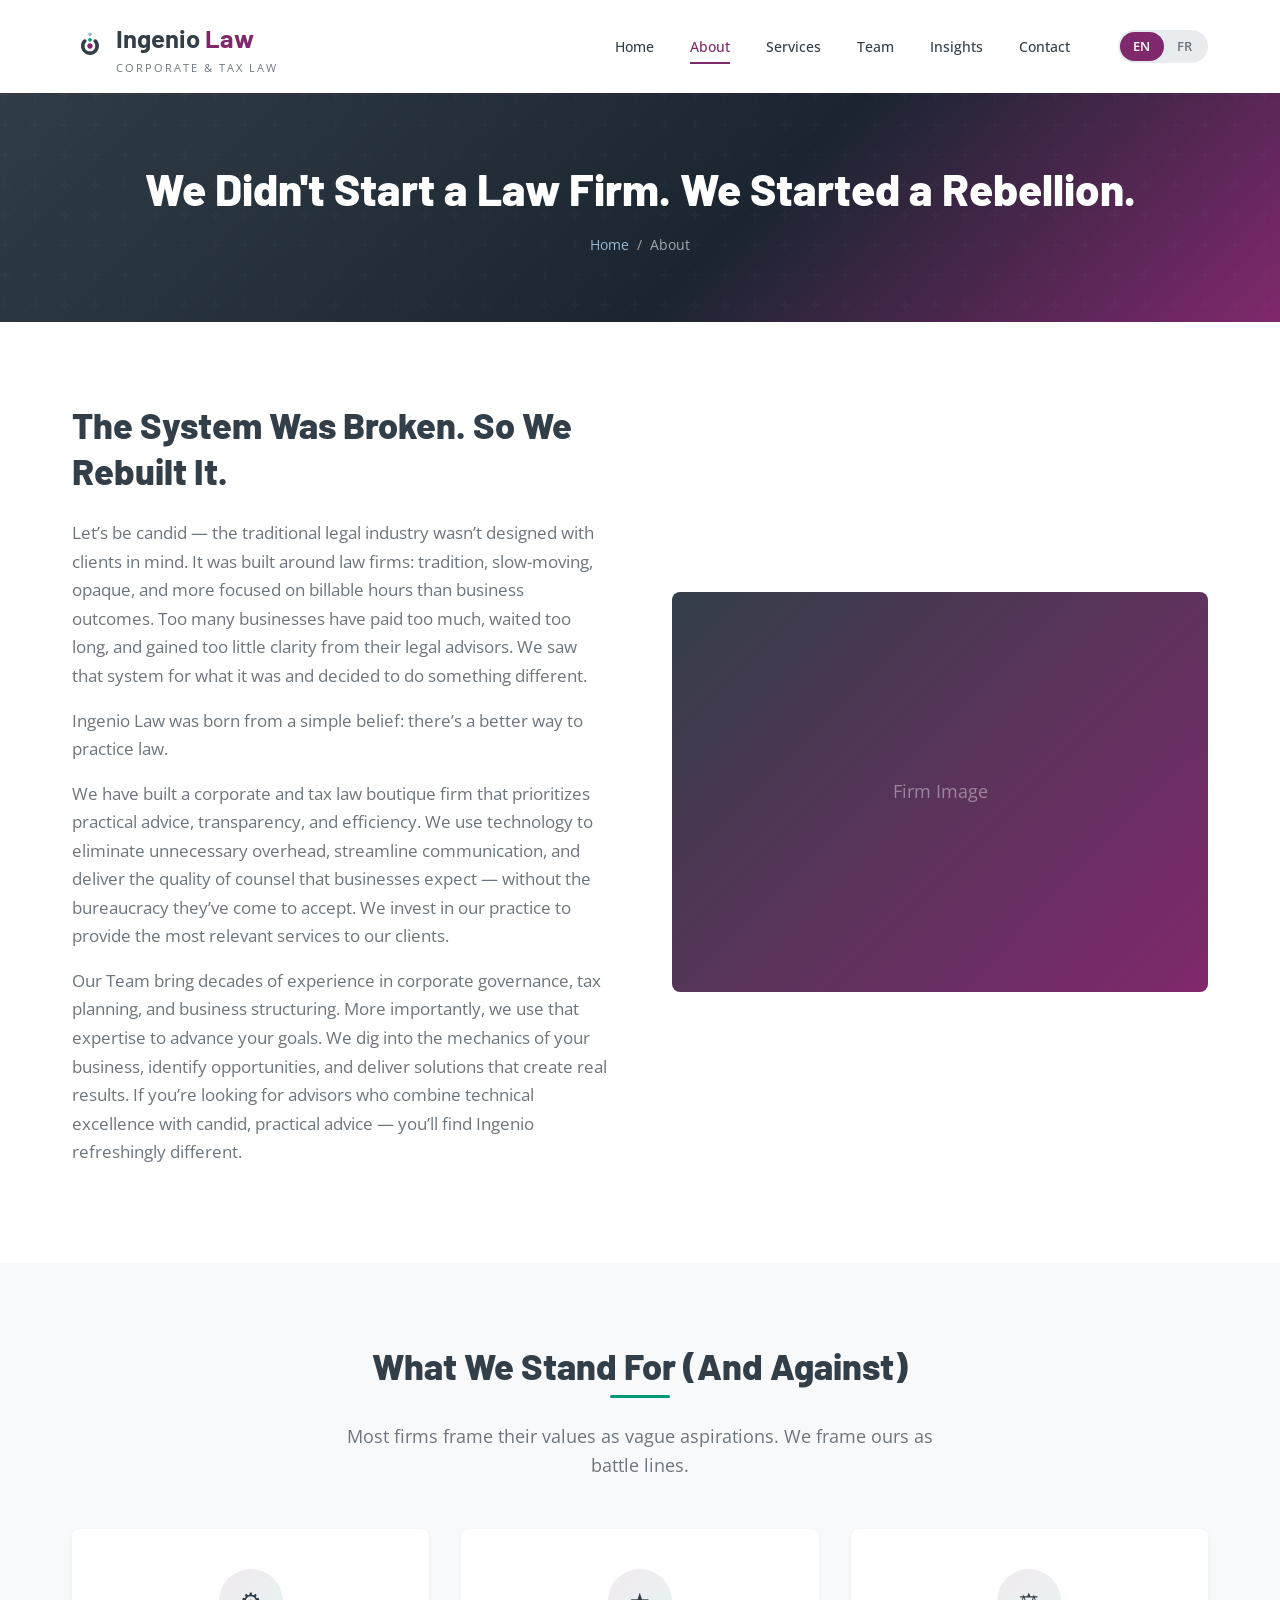
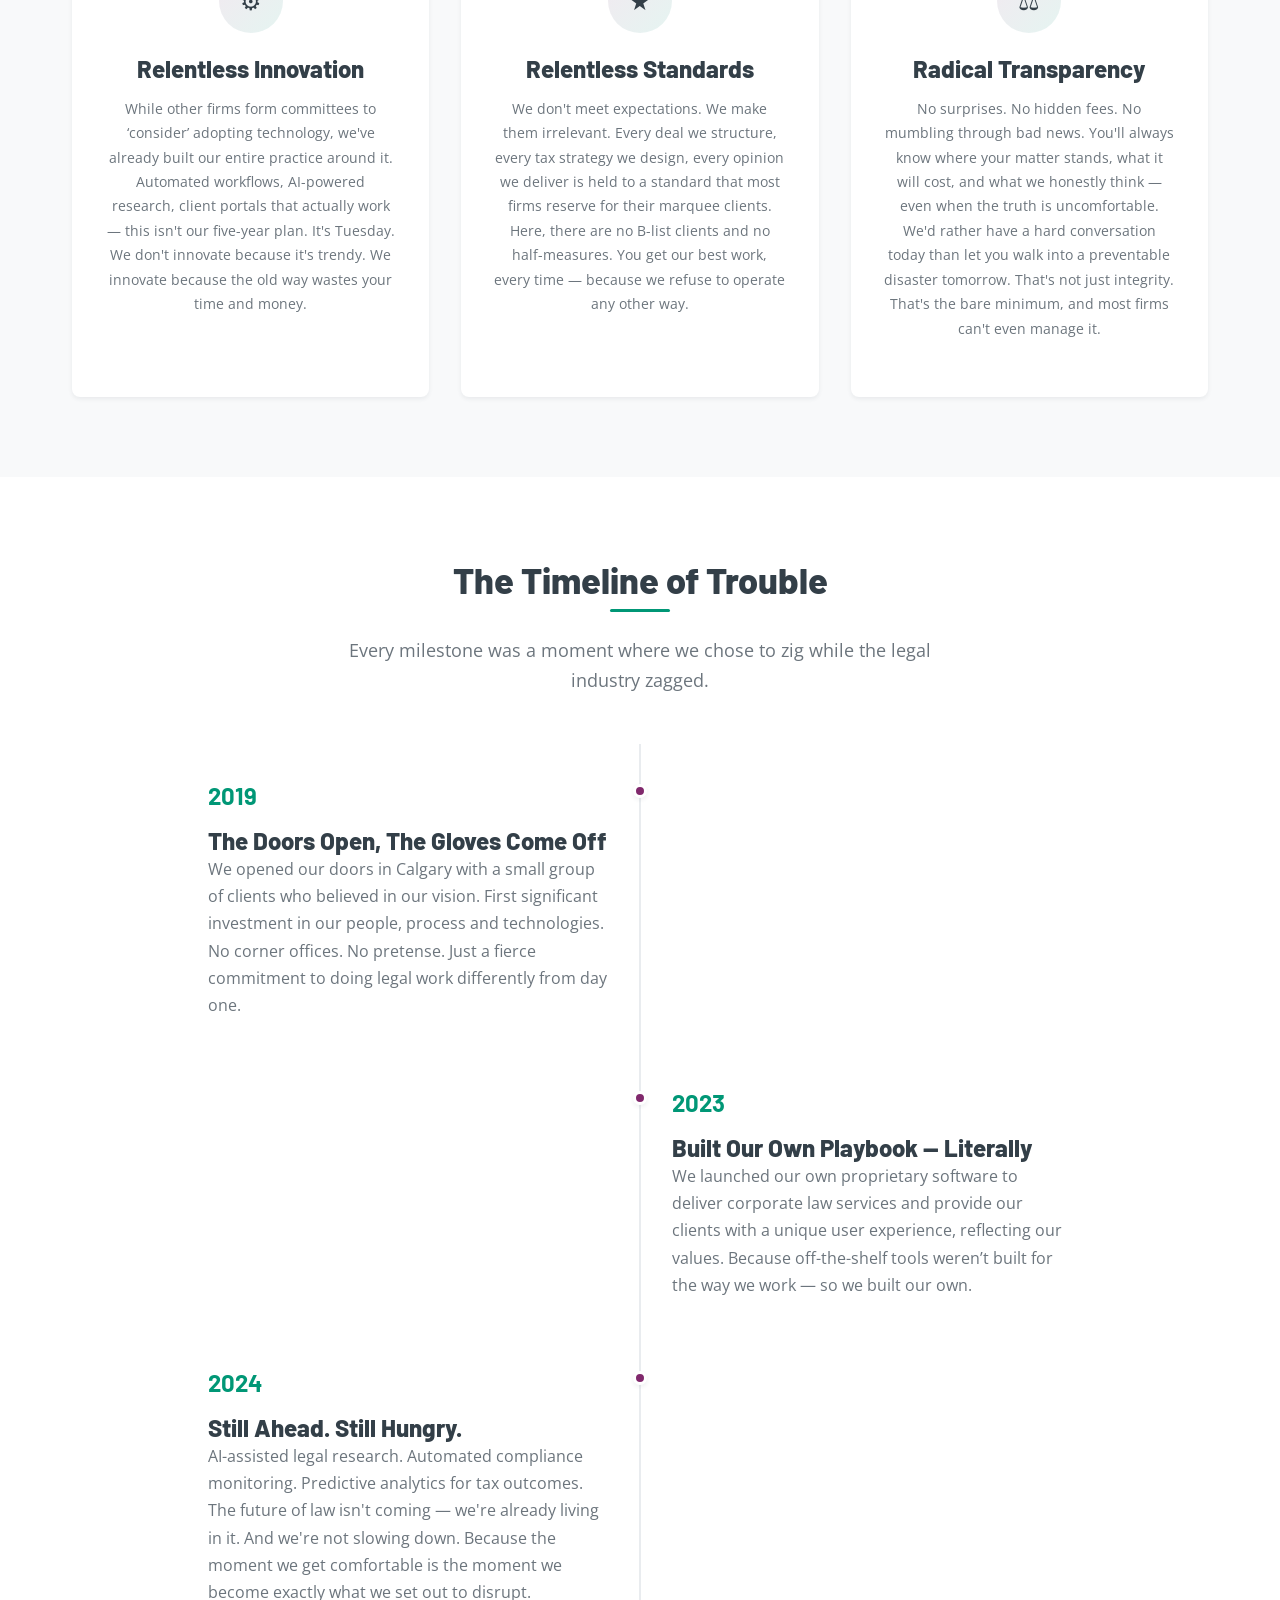
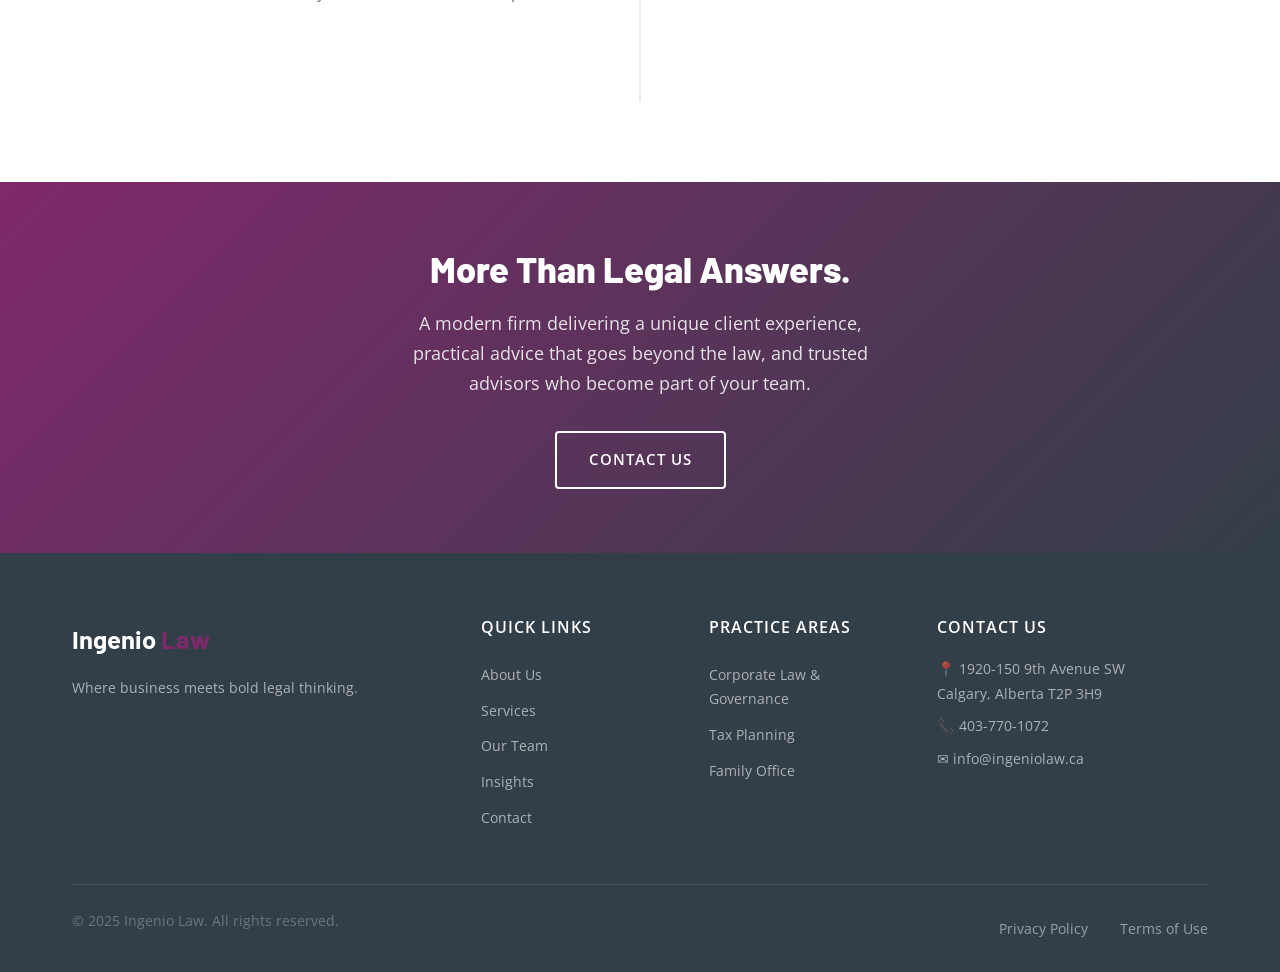
==== about.html @ 1b917513 "Initial commit - Ingenio Law website" ====
<!DOCTYPE html>
<html lang="en">
<head>
  <meta charset="UTF-8">
  <meta name="viewport" content="width=device-width, initial-scale=1.0">
  <meta name="description" content="About Ingenio Law - A corporate and tax boutique law firm challenging the traditional model with innovation, technology, and a client-centric approach.">
  <title>About Us | Ingenio Law - Corporate & Tax Boutique Law Firm</title>
  <link rel="preconnect" href="https://fonts.googleapis.com">
  <link rel="preconnect" href="https://fonts.gstatic.com" crossorigin>
  <link href="https://fonts.googleapis.com/css2?family=Barlow:wght@400;600;700;800&family=Noto+Serif:ital,wght@0,400;0,700;1,400&family=Open+Sans:wght@400;500;600;700&display=swap" rel="stylesheet">
  <link rel="stylesheet" href="css/styles.css">
</head>
<body>

  <!-- Header -->
  <header class="header" id="header">
    <div class="header-inner">
      <a href="index.html" class="logo">
        <img src="assets/images/Ingenio-Icon-RGB.svg" alt="Ingenio Law" class="logo-icon" width="36" height="36">
        <div>
          <span class="logo-text">Ingenio <span>Law</span></span>
          <span class="logo-tagline" data-en="Corporate & Tax Law" data-fr="Droit corporatif et fiscal">Corporate & Tax Law</span>
        </div>
      </a>

      <nav class="nav" id="nav">
        <ul class="nav-links">
          <li><a href="index.html" data-en="Home" data-fr="Accueil">Home</a></li>
          <li><a href="about.html" class="active" data-en="About" data-fr="&Agrave; propos">About</a></li>
          <li><a href="services.html" data-en="Services" data-fr="Services">Services</a></li>
          <li><a href="team.html" data-en="Team" data-fr="&Eacute;quipe">Team</a></li>
          <li><a href="blog.html" data-en="Insights" data-fr="Publications">Insights</a></li>
          <li><a href="contact.html" data-en="Contact" data-fr="Contact">Contact</a></li>
        </ul>
        <div class="lang-toggle">
          <button class="active" data-lang="en">EN</button>
          <button data-lang="fr">FR</button>
        </div>
      </nav>

      <button class="mobile-menu-btn" id="mobileMenuBtn" aria-label="Toggle menu">
        <span></span>
        <span></span>
        <span></span>
      </button>
    </div>
  </header>

  <div class="nav-overlay" id="navOverlay"></div>

  <!-- Page Banner -->
  <section class="page-banner">
    <div class="container">
      <h1 data-en="We Didn't Start a Law Firm. We Started a Rebellion." data-fr="On n'a pas fond&eacute; un cabinet. On a lanc&eacute; une r&eacute;bellion.">We Didn't Start a Law Firm. We Started a Rebellion.</h1>
      <div class="breadcrumb">
        <a href="index.html" data-en="Home" data-fr="Accueil">Home</a> &nbsp;/&nbsp;
        <span data-en="About" data-fr="&Agrave; propos">About</span>
      </div>
    </div>
  </section>

  <!-- About / Firm Story Section -->
  <section class="section">
    <div class="container">
      <div class="intro-grid">
        <div class="intro-content fade-in">
          <h2 data-en="The System Was Broken. So We Rebuilt It." data-fr="Le syst&egrave;me &eacute;tait bris&eacute;. Alors on l&rsquo;a reconstruit.">The System Was Broken. So We Rebuilt It.</h2>
          <p data-en="Let&rsquo;s be candid &mdash; the traditional legal industry wasn&rsquo;t designed with clients in mind. It was built around law firms: tradition, slow-moving, opaque, and more focused on billable hours than business outcomes. Too many businesses have paid too much, waited too long, and gained too little clarity from their legal advisors. We saw that system for what it was and decided to do something different." data-fr="Soyons francs &mdash; l&rsquo;industrie juridique traditionnelle n&rsquo;a pas &eacute;t&eacute; con&ccedil;ue en pensant aux clients. Elle a &eacute;t&eacute; construite autour des cabinets d&rsquo;avocats : tradition, lenteur, opacit&eacute;, et une priorit&eacute; donn&eacute;e aux heures facturables plut&ocirc;t qu&rsquo;aux r&eacute;sultats d&rsquo;affaires. Trop d&rsquo;entreprises ont pay&eacute; trop cher, attendu trop longtemps et obtenu trop peu de clart&eacute; de la part de leurs conseillers juridiques. Nous avons vu ce syst&egrave;me pour ce qu&rsquo;il &eacute;tait et avons d&eacute;cid&eacute; de faire les choses diff&eacute;remment.">Let&rsquo;s be candid &mdash; the traditional legal industry wasn&rsquo;t designed with clients in mind. It was built around law firms: tradition, slow-moving, opaque, and more focused on billable hours than business outcomes. Too many businesses have paid too much, waited too long, and gained too little clarity from their legal advisors. We saw that system for what it was and decided to do something different.</p>
          <p data-en="Ingenio Law was born from a simple belief: there&rsquo;s a better way to practice law." data-fr="Ingenio Law est n&eacute; d&rsquo;une conviction simple : il existe une meilleure fa&ccedil;on de pratiquer le droit.">Ingenio Law was born from a simple belief: there&rsquo;s a better way to practice law.</p>
          <p data-en="We have built a corporate and tax law boutique firm that prioritizes practical advice, transparency, and efficiency. We use technology to eliminate unnecessary overhead, streamline communication, and deliver the quality of counsel that businesses expect &mdash; without the bureaucracy they&rsquo;ve come to accept. We invest in our practice to provide the most relevant services to our clients." data-fr="Nous avons b&acirc;ti un cabinet boutique en droit corporatif et fiscal qui privil&eacute;gie les conseils pratiques, la transparence et l&rsquo;efficacit&eacute;. Nous utilisons la technologie pour &eacute;liminer les frais g&eacute;n&eacute;raux inutiles, simplifier les communications et offrir la qualit&eacute; de conseil que les entreprises attendent &mdash; sans la bureaucratie qu&rsquo;elles ont fini par accepter. Nous investissons dans notre pratique pour offrir les services les plus pertinents &agrave; nos clients.">We have built a corporate and tax law boutique firm that prioritizes practical advice, transparency, and efficiency. We use technology to eliminate unnecessary overhead, streamline communication, and deliver the quality of counsel that businesses expect &mdash; without the bureaucracy they&rsquo;ve come to accept. We invest in our practice to provide the most relevant services to our clients.</p>
          <p data-en="Our Team bring decades of experience in corporate governance, tax planning, and business structuring. More importantly, we use that expertise to advance your goals. We dig into the mechanics of your business, identify opportunities, and deliver solutions that create real results. If you&rsquo;re looking for advisors who combine technical excellence with candid, practical advice &mdash; you&rsquo;ll find Ingenio refreshingly different." data-fr="Notre &eacute;quipe cumule des d&eacute;cennies d&rsquo;exp&eacute;rience en gouvernance d&rsquo;entreprise, planification fiscale et structuration commerciale. Plus important encore, nous utilisons cette expertise pour faire avancer vos objectifs. Nous examinons les rouages de votre entreprise, identifions les occasions et livrons des solutions qui cr&eacute;ent des r&eacute;sultats concrets. Si vous cherchez des conseillers qui allient excellence technique et conseils francs et pratiques &mdash; vous trouverez Ingenio rafra&icirc;chissant.">Our Team bring decades of experience in corporate governance, tax planning, and business structuring. More importantly, we use that expertise to advance your goals. We dig into the mechanics of your business, identify opportunities, and deliver solutions that create real results. If you&rsquo;re looking for advisors who combine technical excellence with candid, practical advice &mdash; you&rsquo;ll find Ingenio refreshingly different.</p>
        </div>
        <div class="fade-in">
          <div style="width: 100%; height: 400px; background: linear-gradient(135deg, var(--color-dark), var(--color-purple)); border-radius: var(--radius-md); display: flex; align-items: center; justify-content: center; color: rgba(255,255,255,0.4); font-size: 1.1rem; font-family: var(--font-body);">
            <span data-en="Firm Image" data-fr="Image du cabinet">Firm Image</span>
          </div>
        </div>
      </div>
    </div>
  </section>

  <!-- Our Values Section -->
  <section class="section" style="background: var(--color-off-white);">
    <div class="container">
      <div class="section-header fade-in">
        <h2 data-en="What We Stand For (And Against)" data-fr="Ce que nous d&eacute;fendons (et ce que nous combattons)">What We Stand For (And Against)</h2>
        <p data-en="Most firms frame their values as vague aspirations. We frame ours as battle lines." data-fr="La plupart des cabinets pr&eacute;sentent leurs valeurs comme de vagues aspirations. Nous, on en fait des lignes de front.">Most firms frame their values as vague aspirations. We frame ours as battle lines.</p>
      </div>
      <div class="about-values">
        <div class="value-card fade-in">
          <div class="value-card-icon">&#9881;</div>
          <h3 data-en="Relentless Innovation" data-fr="Innovation acharn&eacute;e">Relentless Innovation</h3>
          <p data-en="While other firms form committees to &lsquo;consider&rsquo; adopting technology, we've already built our entire practice around it. Automated workflows, AI-powered research, client portals that actually work &mdash; this isn't our five-year plan. It's Tuesday. We don't innovate because it's trendy. We innovate because the old way wastes your time and money." data-fr="Pendant que d'autres cabinets forment des comit&eacute;s pour &laquo; consid&eacute;rer &raquo; l'adoption de la technologie, nous avons d&eacute;j&agrave; b&acirc;ti toute notre pratique autour d'elle. Flux de travail automatis&eacute;s, recherche aliment&eacute;e par l'IA, portails clients qui fonctionnent vraiment &mdash; ce n'est pas notre plan quinquennal. C'est notre mardi. On n'innove pas parce que c'est &agrave; la mode. On innove parce que l'ancienne mani&egrave;re gaspille votre temps et votre argent.">While other firms form committees to &lsquo;consider&rsquo; adopting technology, we've already built our entire practice around it. Automated workflows, AI-powered research, client portals that actually work &mdash; this isn't our five-year plan. It's Tuesday. We don't innovate because it's trendy. We innovate because the old way wastes your time and money.</p>
        </div>
        <div class="value-card fade-in">
          <div class="value-card-icon">&#9733;</div>
          <h3 data-en="Relentless Standards" data-fr="Standards implacables">Relentless Standards</h3>
          <p data-en="We don't meet expectations. We make them irrelevant. Every deal we structure, every tax strategy we design, every opinion we deliver is held to a standard that most firms reserve for their marquee clients. Here, there are no B-list clients and no half-measures. You get our best work, every time &mdash; because we refuse to operate any other way." data-fr="On n'atteint pas les attentes. On les rend obsol&egrave;tes. Chaque transaction que nous structurons, chaque strat&eacute;gie fiscale que nous concevons, chaque avis que nous rendons est tenu &agrave; un standard que la plupart des cabinets r&eacute;servent &agrave; leurs clients vedettes. Ici, il n'y a pas de clients de deuxi&egrave;me ordre ni de demi-mesures. Vous obtenez notre meilleur travail, chaque fois &mdash; parce qu'on refuse de fonctionner autrement.">We don't meet expectations. We make them irrelevant. Every deal we structure, every tax strategy we design, every opinion we deliver is held to a standard that most firms reserve for their marquee clients. Here, there are no B-list clients and no half-measures. You get our best work, every time &mdash; because we refuse to operate any other way.</p>
        </div>
        <div class="value-card fade-in">
          <div class="value-card-icon">&#9878;</div>
          <h3 data-en="Radical Transparency" data-fr="Transparence radicale">Radical Transparency</h3>
          <p data-en="No surprises. No hidden fees. No mumbling through bad news. You'll always know where your matter stands, what it will cost, and what we honestly think &mdash; even when the truth is uncomfortable. We'd rather have a hard conversation today than let you walk into a preventable disaster tomorrow. That's not just integrity. That's the bare minimum, and most firms can't even manage it." data-fr="Pas de surprises. Pas de frais cach&eacute;s. Pas de mauvaises nouvelles marmott&eacute;es. Vous saurez toujours o&ugrave; en est votre dossier, combien &ccedil;a co&ucirc;tera, et ce qu'on pense vraiment &mdash; m&ecirc;me quand la v&eacute;rit&eacute; d&eacute;range. On pr&eacute;f&egrave;re avoir une conversation difficile aujourd'hui que de vous laisser foncer dans un d&eacute;sastre &eacute;vitable demain. Ce n'est pas juste de l'int&eacute;grit&eacute;. C'est le strict minimum, et la plupart des cabinets n'arrivent m&ecirc;me pas &agrave; le faire.">No surprises. No hidden fees. No mumbling through bad news. You'll always know where your matter stands, what it will cost, and what we honestly think &mdash; even when the truth is uncomfortable. We'd rather have a hard conversation today than let you walk into a preventable disaster tomorrow. That's not just integrity. That's the bare minimum, and most firms can't even manage it.</p>
        </div>
      </div>
    </div>
  </section>

  <!-- Timeline / Milestones Section -->
  <section class="section">
    <div class="container">
      <div class="section-header fade-in">
        <h2 data-en="The Timeline of Trouble" data-fr="La chronologie d'une perturbation">The Timeline of Trouble</h2>
        <p data-en="Every milestone was a moment where we chose to zig while the legal industry zagged." data-fr="Chaque jalon a &eacute;t&eacute; un moment o&ugrave; on a choisi d'aller &agrave; contre-courant de l'industrie juridique.">Every milestone was a moment where we chose to zig while the legal industry zagged.</p>
      </div>
      <div class="timeline fade-in">
        <div class="timeline-item">
          <div class="timeline-content">
            <div class="timeline-year">2019</div>
            <h3 data-en="The Doors Open, The Gloves Come Off" data-fr="Les portes s'ouvrent, les gants tombent">The Doors Open, The Gloves Come Off</h3>
            <p data-en="We opened our doors in Calgary with a small group of clients who believed in our vision. First significant investment in our people, process and technologies. No corner offices. No pretense. Just a fierce commitment to doing legal work differently from day one." data-fr="Nous avons ouvert nos portes &agrave; Calgary avec un petit groupe de clients qui croyaient en notre vision. Premier investissement significatif dans nos gens, nos processus et nos technologies. Pas de bureaux de coin. Pas de pr&eacute;tention. Juste un engagement f&eacute;roce &agrave; faire du droit autrement d&egrave;s le premier jour.">We opened our doors in Calgary with a small group of clients who believed in our vision. First significant investment in our people, process and technologies. No corner offices. No pretense. Just a fierce commitment to doing legal work differently from day one.</p>
          </div>
        </div>
        <div class="timeline-item">
          <div class="timeline-content">
            <div class="timeline-year">2023</div>
            <h3 data-en="Built Our Own Playbook &mdash; Literally" data-fr="On a cr&eacute;&eacute; notre propre livre de jeu &mdash; litt&eacute;ralement">Built Our Own Playbook &mdash; Literally</h3>
            <p data-en="We launched our own proprietary software to deliver corporate law services and provide our clients with a unique user experience, reflecting our values. Because off-the-shelf tools weren&rsquo;t built for the way we work &mdash; so we built our own." data-fr="Nous avons lanc&eacute; notre propre logiciel propri&eacute;taire pour offrir des services en droit corporatif et offrir &agrave; nos clients une exp&eacute;rience utilisateur unique, refl&eacute;tant nos valeurs. Parce que les outils standards n&rsquo;&eacute;taient pas con&ccedil;us pour notre fa&ccedil;on de travailler &mdash; alors on a b&acirc;ti les n&ocirc;tres.">We launched our own proprietary software to deliver corporate law services and provide our clients with a unique user experience, reflecting our values. Because off-the-shelf tools weren&rsquo;t built for the way we work &mdash; so we built our own.</p>
          </div>
        </div>
        <div class="timeline-item">
          <div class="timeline-content">
            <div class="timeline-year">2024</div>
            <h3 data-en="Still Ahead. Still Hungry." data-fr="Toujours en avance. Toujours affam&eacute;s.">Still Ahead. Still Hungry.</h3>
            <p data-en="AI-assisted legal research. Automated compliance monitoring. Predictive analytics for tax outcomes. The future of law isn't coming &mdash; we're already living in it. And we're not slowing down. Because the moment we get comfortable is the moment we become exactly what we set out to disrupt." data-fr="Recherche juridique assist&eacute;e par l'IA. Surveillance automatis&eacute;e de la conformit&eacute;. Analyses pr&eacute;dictives des r&eacute;sultats fiscaux. L'avenir du droit n'est pas en route &mdash; on y vit d&eacute;j&agrave;. Et on ne ralentit pas. Parce que le moment o&ugrave; on se met &agrave; l'aise, c'est le moment o&ugrave; on devient exactement ce qu'on a voulu bouleverser.">AI-assisted legal research. Automated compliance monitoring. Predictive analytics for tax outcomes. The future of law isn't coming &mdash; we're already living in it. And we're not slowing down. Because the moment we get comfortable is the moment we become exactly what we set out to disrupt.</p>
          </div>
        </div>
      </div>
    </div>
  </section>

  <!-- CTA Banner -->
  <section class="cta-banner">
    <div class="container fade-in">
      <h2 data-en="More Than Legal Answers." data-fr="Plus que des r&eacute;ponses juridiques.">More Than Legal Answers.</h2>
      <p data-en="A modern firm delivering a unique client experience, practical advice that goes beyond the law, and trusted advisors who become part of your team." data-fr="Un cabinet moderne offrant une exp&eacute;rience client unique, des conseils pratiques qui vont au-del&agrave; du droit, et des conseillers de confiance qui font partie de votre &eacute;quipe.">A modern firm delivering a unique client experience, practical advice that goes beyond the law, and trusted advisors who become part of your team.</p>
      <a href="contact.html" class="btn btn-outline" data-en="Contact Us" data-fr="Nous joindre">Contact Us</a>
    </div>
  </section>

  <!-- Footer -->
  <footer class="footer">
    <div class="container">
      <div class="footer-grid">
        <div class="footer-about">
          <span class="logo-text">Ingenio <span>Law</span></span>
          <p data-en="Where business meets bold legal thinking." data-fr="L&agrave; o&ugrave; les affaires rencontrent une pens&eacute;e juridique audacieuse.">Where business meets bold legal thinking.</p>
        </div>
        <div class="footer-links">
          <h4 data-en="Quick Links" data-fr="Liens rapides">Quick Links</h4>
          <ul>
            <li><a href="about.html" data-en="About Us" data-fr="&Agrave; propos">About Us</a></li>
            <li><a href="services.html" data-en="Services" data-fr="Services">Services</a></li>
            <li><a href="team.html" data-en="Our Team" data-fr="Notre &eacute;quipe">Our Team</a></li>
            <li><a href="blog.html" data-en="Insights" data-fr="Publications">Insights</a></li>
            <li><a href="contact.html" data-en="Contact" data-fr="Contact">Contact</a></li>
          </ul>
        </div>
        <div class="footer-links">
          <h4 data-en="Practice Areas" data-fr="Domaines de pratique">Practice Areas</h4>
          <ul>
            <li><a href="services.html" data-en="Corporate Law &amp; Governance" data-fr="Droit corporatif et gouvernance">Corporate Law &amp; Governance</a></li>
            <li><a href="services.html" data-en="Tax Planning" data-fr="Planification fiscale">Tax Planning</a></li>
            <li><a href="services.html" data-en="Family Office" data-fr="Bureau familial">Family Office</a></li>
          </ul>
        </div>
        <div class="footer-contact">
          <h4 data-en="Contact Us" data-fr="Nous joindre">Contact Us</h4>
          <p>&#128205; 1920-150 9th Avenue SW<br>Calgary, Alberta T2P 3H9</p>
          <p>&#128222; 403-770-1072</p>
          <p>&#9993; info@ingeniolaw.ca</p>
        </div>
      </div>
      <div class="footer-bottom">
        <p>&copy; 2025 Ingenio Law. <span data-en="All rights reserved." data-fr="Tous droits r&eacute;serv&eacute;s.">All rights reserved.</span></p>
        <div class="footer-legal">
          <a href="#" data-en="Privacy Policy" data-fr="Politique de confidentialit&eacute;">Privacy Policy</a>
          <a href="#" data-en="Terms of Use" data-fr="Conditions d'utilisation">Terms of Use</a>
        </div>
      </div>
    </div>
  </footer>

  <script src="js/main.js"></script>
</body>
</html>
---- css/styles.css ----
/* ===========================
   Ingenio Law - Main Stylesheet
   Colors: #333F48, #80286C, #009776, #9BB8D3
   =========================== */

/* --- CSS Variables --- */
:root {
  --color-dark: #333F48;
  --color-purple: #80286C;
  --color-teal: #009776;
  --color-light-blue: #9BB8D3;
  --color-white: #ffffff;
  --color-off-white: #f8f9fa;
  --color-light-gray: #e9ecef;
  --color-medium-gray: #6c757d;
  --color-dark-overlay: rgba(51, 63, 72, 0.9);
  --font-heading: 'Barlow', Arial, Helvetica, sans-serif;
  --font-body: 'Open Sans', -apple-system, BlinkMacSystemFont, 'Segoe UI', Roboto, sans-serif;
  --font-blog: 'Noto Serif', Georgia, 'Times New Roman', serif;
  --max-width: 1200px;
  --transition: all 0.3s ease;
  --shadow-sm: 0 2px 4px rgba(51, 63, 72, 0.08);
  --shadow-md: 0 4px 12px rgba(51, 63, 72, 0.12);
  --shadow-lg: 0 8px 24px rgba(51, 63, 72, 0.16);
  --radius-sm: 4px;
  --radius-md: 8px;
  --radius-lg: 12px;
}

/* --- Reset & Base --- */
*,
*::before,
*::after {
  box-sizing: border-box;
  margin: 0;
  padding: 0;
}

html {
  scroll-behavior: smooth;
  font-size: 16px;
}

body {
  font-family: var(--font-body);
  color: var(--color-dark);
  line-height: 1.7;
  background-color: var(--color-white);
  -webkit-font-smoothing: antialiased;
  -moz-osx-font-smoothing: grayscale;
}

img {
  max-width: 100%;
  height: auto;
  display: block;
}

a {
  color: var(--color-purple);
  text-decoration: none;
  transition: var(--transition);
}

a:hover {
  color: var(--color-teal);
}

ul {
  list-style: none;
}

/* --- Typography --- */
h1, h2, h3, h4, h5, h6 {
  font-family: var(--font-heading);
  color: var(--color-dark);
  line-height: 1.3;
  font-weight: 800;
}

h1 { font-size: 3rem; }
h2 { font-size: 2.25rem; }
h3 { font-size: 1.5rem; }
h4 { font-size: 1.25rem; }

p {
  margin-bottom: 1rem;
  color: var(--color-medium-gray);
}

/* --- Utility Classes --- */
.container {
  max-width: var(--max-width);
  margin: 0 auto;
  padding: 0 2rem;
}

.section {
  padding: 5rem 0;
}

.section-sm {
  padding: 3rem 0;
}

.text-center {
  text-align: center;
}

.section-header {
  text-align: center;
  margin-bottom: 3rem;
}

.section-header h2 {
  margin-bottom: 1rem;
  position: relative;
  display: inline-block;
}

.section-header h2::after {
  content: '';
  position: absolute;
  bottom: -8px;
  left: 50%;
  transform: translateX(-50%);
  width: 60px;
  height: 3px;
  background: var(--color-teal);
  border-radius: 2px;
}

.section-header p {
  max-width: 600px;
  margin: 1rem auto 0;
  font-size: 1.1rem;
}

/* --- Buttons --- */
.btn {
  display: inline-block;
  padding: 0.875rem 2rem;
  font-family: var(--font-body);
  font-size: 0.95rem;
  font-weight: 600;
  text-transform: uppercase;
  letter-spacing: 1px;
  border: 2px solid transparent;
  border-radius: var(--radius-sm);
  cursor: pointer;
  transition: var(--transition);
  text-align: center;
}

.btn-primary {
  background-color: var(--color-purple);
  color: var(--color-white);
  border-color: var(--color-purple);
}

.btn-primary:hover {
  background-color: transparent;
  color: var(--color-purple);
}

.btn-secondary {
  background-color: var(--color-teal);
  color: var(--color-white);
  border-color: var(--color-teal);
}

.btn-secondary:hover {
  background-color: transparent;
  color: var(--color-teal);
}

.btn-outline {
  background-color: transparent;
  color: var(--color-white);
  border-color: var(--color-white);
}

.btn-outline:hover {
  background-color: var(--color-white);
  color: var(--color-dark);
}

.btn-outline-dark {
  background-color: transparent;
  color: var(--color-dark);
  border-color: var(--color-dark);
}

.btn-outline-dark:hover {
  background-color: var(--color-dark);
  color: var(--color-white);
}

/* --- Header / Navigation --- */
.header {
  position: fixed;
  top: 0;
  left: 0;
  width: 100%;
  z-index: 1000;
  background: var(--color-white);
  box-shadow: var(--shadow-sm);
  transition: var(--transition);
}

.header.scrolled {
  box-shadow: var(--shadow-md);
}

.header-inner {
  display: flex;
  align-items: center;
  justify-content: space-between;
  padding: 1rem 2rem;
  max-width: var(--max-width);
  margin: 0 auto;
}

.logo {
  display: flex;
  align-items: center;
  gap: 0.5rem;
}

.logo-text {
  font-family: var(--font-heading);
  font-size: 1.6rem;
  font-weight: 700;
  color: var(--color-dark);
}

.logo-text span {
  color: var(--color-purple);
}

.logo-icon {
  width: 36px;
  height: 36px;
  flex-shrink: 0;
}

.logo-tagline {
  font-size: 0.7rem;
  text-transform: uppercase;
  letter-spacing: 2px;
  color: var(--color-medium-gray);
  display: block;
  margin-top: -2px;
}

.nav {
  display: flex;
  align-items: center;
  gap: 2rem;
}

.nav-links {
  display: flex;
  align-items: center;
  gap: 0.25rem;
}

.nav-links a {
  padding: 0.5rem 1rem;
  color: var(--color-dark);
  font-size: 0.9rem;
  font-weight: 500;
  border-radius: var(--radius-sm);
  position: relative;
}

.nav-links a:hover,
.nav-links a.active {
  color: var(--color-purple);
}

.nav-links a::after {
  content: '';
  position: absolute;
  bottom: 0;
  left: 1rem;
  right: 1rem;
  height: 2px;
  background: var(--color-purple);
  transform: scaleX(0);
  transition: transform 0.3s ease;
}

.nav-links a:hover::after,
.nav-links a.active::after {
  transform: scaleX(1);
}

/* Language Toggle */
.lang-toggle {
  display: flex;
  align-items: center;
  background: var(--color-light-gray);
  border-radius: 20px;
  padding: 2px;
  gap: 0;
}

.lang-toggle button {
  padding: 0.35rem 0.85rem;
  border: none;
  border-radius: 18px;
  font-size: 0.8rem;
  font-weight: 600;
  cursor: pointer;
  transition: var(--transition);
  background: transparent;
  color: var(--color-medium-gray);
  font-family: var(--font-body);
}

.lang-toggle button.active {
  background: var(--color-purple);
  color: var(--color-white);
}

/* Mobile Menu */
.mobile-menu-btn {
  display: none;
  flex-direction: column;
  gap: 5px;
  background: none;
  border: none;
  cursor: pointer;
  padding: 5px;
}

.mobile-menu-btn span {
  display: block;
  width: 25px;
  height: 2px;
  background: var(--color-dark);
  transition: var(--transition);
  border-radius: 2px;
}

.mobile-menu-btn.active span:nth-child(1) {
  transform: rotate(45deg) translate(5px, 5px);
}

.mobile-menu-btn.active span:nth-child(2) {
  opacity: 0;
}

.mobile-menu-btn.active span:nth-child(3) {
  transform: rotate(-45deg) translate(5px, -5px);
}

/* --- Hero Section --- */
.hero {
  min-height: 90vh;
  display: flex;
  align-items: center;
  position: relative;
  background: linear-gradient(135deg, var(--color-dark) 0%, #1a2530 60%, var(--color-purple) 100%);
  overflow: hidden;
  padding-top: 80px;
}

.hero::before {
  content: '';
  position: absolute;
  top: 0;
  left: 0;
  width: 100%;
  height: 100%;
  background: url("data:image/svg+xml,%3Csvg width='60' height='60' viewBox='0 0 60 60' xmlns='http://www.w3.org/2000/svg'%3E%3Cg fill='none' fill-rule='evenodd'%3E%3Cg fill='%239BB8D3' fill-opacity='0.05'%3E%3Cpath d='M36 34v-4h-2v4h-4v2h4v4h2v-4h4v-2h-4zm0-30V0h-2v4h-4v2h4v4h2V6h4V4h-4zM6 34v-4H4v4H0v2h4v4h2v-4h4v-2H6zM6 4V0H4v4H0v2h4v4h2V6h4V4H6z'/%3E%3C/g%3E%3C/g%3E%3C/svg%3E");
  opacity: 0.5;
}

.hero-content {
  position: relative;
  z-index: 2;
  max-width: 700px;
}

.hero h1 {
  color: var(--color-white);
  font-size: 3.5rem;
  margin-bottom: 1.5rem;
  line-height: 1.15;
}

.hero h1 .accent {
  color: var(--color-light-blue);
}

.hero p {
  color: rgba(255, 255, 255, 0.85);
  font-size: 1.2rem;
  margin-bottom: 2rem;
  max-width: 550px;
  line-height: 1.8;
}

.hero-buttons {
  display: flex;
  gap: 1rem;
  flex-wrap: wrap;
}

.hero-decoration {
  position: absolute;
  right: -5%;
  top: 50%;
  transform: translateY(-50%);
  width: 500px;
  height: 500px;
  border: 2px solid rgba(155, 184, 211, 0.15);
  border-radius: 50%;
}

.hero-decoration::before {
  content: '';
  position: absolute;
  top: 40px;
  left: 40px;
  right: 40px;
  bottom: 40px;
  border: 2px solid rgba(128, 40, 108, 0.2);
  border-radius: 50%;
}

/* --- About Preview / Intro Section --- */
.intro {
  background: var(--color-off-white);
}

.intro-grid {
  display: grid;
  grid-template-columns: 1fr 1fr;
  gap: 4rem;
  align-items: center;
}

.intro-content h2 {
  margin-bottom: 1.5rem;
}

.intro-content p {
  font-size: 1.05rem;
}

.intro-stats {
  display: grid;
  grid-template-columns: 1fr 1fr;
  gap: 2rem;
  margin-top: 2rem;
}

.stat-item {
  text-align: center;
  padding: 1.5rem;
  background: var(--color-white);
  border-radius: var(--radius-md);
  box-shadow: var(--shadow-sm);
}

.stat-number {
  font-family: var(--font-heading);
  font-size: 2.5rem;
  font-weight: 700;
  color: var(--color-purple);
  display: block;
}

.stat-label {
  font-size: 0.85rem;
  color: var(--color-medium-gray);
  text-transform: uppercase;
  letter-spacing: 1px;
  margin-top: 0.25rem;
}

/* --- Practice Areas / Services --- */
.services-grid {
  display: grid;
  grid-template-columns: repeat(3, 1fr);
  gap: 2rem;
}

.service-card {
  background: var(--color-white);
  padding: 2.5rem 2rem;
  border-radius: var(--radius-md);
  box-shadow: var(--shadow-sm);
  transition: var(--transition);
  border-top: 3px solid transparent;
  position: relative;
  overflow: hidden;
}

.service-card:hover {
  transform: translateY(-4px);
  box-shadow: var(--shadow-lg);
  border-top-color: var(--color-teal);
}

.service-card-icon {
  width: 56px;
  height: 56px;
  background: linear-gradient(135deg, var(--color-purple), var(--color-teal));
  border-radius: var(--radius-md);
  display: flex;
  align-items: center;
  justify-content: center;
  margin-bottom: 1.5rem;
  font-size: 1.5rem;
  color: var(--color-white);
}

.service-card h3 {
  margin-bottom: 1rem;
  font-size: 1.25rem;
}

.service-card p {
  font-size: 0.95rem;
  line-height: 1.7;
}

.service-card .learn-more {
  display: inline-flex;
  align-items: center;
  gap: 0.5rem;
  margin-top: 1rem;
  font-weight: 600;
  font-size: 0.9rem;
  color: var(--color-purple);
}

.service-card .learn-more:hover {
  gap: 0.75rem;
}

/* --- Team Section --- */
.team-grid {
  display: grid;
  grid-template-columns: repeat(3, 1fr);
  gap: 2.5rem;
}

.team-card {
  background: var(--color-white);
  border-radius: var(--radius-md);
  overflow: hidden;
  box-shadow: var(--shadow-sm);
  transition: var(--transition);
}

.team-card:hover {
  box-shadow: var(--shadow-lg);
  transform: translateY(-4px);
}

.team-photo {
  width: 100%;
  height: 320px;
  background: linear-gradient(135deg, var(--color-dark), var(--color-purple));
  display: flex;
  align-items: center;
  justify-content: center;
  color: var(--color-white);
  font-size: 3rem;
  font-family: var(--font-heading);
  position: relative;
  overflow: hidden;
}

.team-photo img {
  width: 100%;
  height: 100%;
  object-fit: cover;
  object-position: center top;
}

.team-photo::after {
  content: '';
  position: absolute;
  bottom: 0;
  left: 0;
  right: 0;
  height: 80px;
  background: linear-gradient(transparent, rgba(51, 63, 72, 0.3));
}

.team-info {
  padding: 1.5rem 2rem;
}

.team-info h3 {
  margin-bottom: 0.25rem;
  font-size: 1.2rem;
}

.team-info .title {
  color: var(--color-purple);
  font-weight: 600;
  font-size: 0.9rem;
  margin-bottom: 0.75rem;
  display: block;
}

.team-info p {
  font-size: 0.9rem;
  line-height: 1.6;
}

.team-info .contact-links {
  display: flex;
  gap: 1rem;
  margin-top: 1rem;
  padding-top: 1rem;
  border-top: 1px solid var(--color-light-gray);
}

.team-info .contact-links a {
  font-size: 0.85rem;
  font-weight: 500;
}

/* --- Testimonials --- */
.testimonials {
  background: var(--color-dark);
  color: var(--color-white);
}

.testimonial-slider {
  max-width: 800px;
  margin: 0 auto;
  text-align: center;
}

.testimonial-item {
  padding: 2rem;
}

.testimonial-text {
  font-family: var(--font-blog);
  font-size: 1.4rem;
  font-style: italic;
  line-height: 1.8;
  color: rgba(255, 255, 255, 0.9);
  margin-bottom: 1.5rem;
}

.testimonial-author {
  font-size: 0.95rem;
  color: var(--color-light-blue);
  font-weight: 600;
}

.testimonial-role {
  font-size: 0.85rem;
  color: rgba(255, 255, 255, 0.5);
}

/* --- Blog / Insights --- */
.blog-grid {
  display: grid;
  grid-template-columns: repeat(3, 1fr);
  gap: 2rem;
}

.blog-card {
  background: var(--color-white);
  border-radius: var(--radius-md);
  overflow: hidden;
  box-shadow: var(--shadow-sm);
  transition: var(--transition);
}

.blog-card:hover {
  box-shadow: var(--shadow-lg);
  transform: translateY(-4px);
}

.blog-card-image {
  width: 100%;
  height: 200px;
  background: linear-gradient(135deg, var(--color-light-blue), var(--color-teal));
  display: flex;
  align-items: center;
  justify-content: center;
}

.blog-card-image .category-badge {
  background: var(--color-purple);
  color: var(--color-white);
  padding: 0.35rem 1rem;
  border-radius: 20px;
  font-size: 0.75rem;
  font-weight: 600;
  text-transform: uppercase;
  letter-spacing: 1px;
}

.blog-card-body {
  padding: 1.5rem 2rem;
}

.blog-card-date {
  font-size: 0.8rem;
  color: var(--color-medium-gray);
  margin-bottom: 0.5rem;
}

.blog-card-body h3 {
  font-family: var(--font-blog);
  font-size: 1.15rem;
  margin-bottom: 0.75rem;
  line-height: 1.4;
}

.blog-card-body h3 a {
  color: var(--color-dark);
}

.blog-card-body h3 a:hover {
  color: var(--color-purple);
}

.blog-card-body p {
  font-size: 0.9rem;
}

.blog-card-body .read-more {
  display: inline-flex;
  align-items: center;
  gap: 0.5rem;
  margin-top: 0.75rem;
  font-size: 0.9rem;
  font-weight: 600;
  color: var(--color-purple);
}

/* --- Contact Section --- */
.contact-grid {
  display: grid;
  grid-template-columns: 1fr 1fr;
  gap: 4rem;
}

.contact-info h3 {
  margin-bottom: 1.5rem;
}

.contact-detail {
  display: flex;
  gap: 1rem;
  margin-bottom: 1.5rem;
  align-items: flex-start;
}

.contact-detail-icon {
  width: 44px;
  height: 44px;
  background: linear-gradient(135deg, var(--color-purple), var(--color-teal));
  border-radius: var(--radius-sm);
  display: flex;
  align-items: center;
  justify-content: center;
  color: var(--color-white);
  font-size: 1rem;
  flex-shrink: 0;
}

.contact-detail h4 {
  font-family: var(--font-body);
  font-size: 0.95rem;
  font-weight: 600;
  margin-bottom: 0.25rem;
}

.contact-detail p {
  font-size: 0.9rem;
  margin: 0;
}

.contact-form {
  background: var(--color-off-white);
  padding: 2.5rem;
  border-radius: var(--radius-md);
}

.form-group {
  margin-bottom: 1.25rem;
}

.form-group label {
  display: block;
  font-size: 0.9rem;
  font-weight: 600;
  margin-bottom: 0.5rem;
  color: var(--color-dark);
}

.form-group input,
.form-group select,
.form-group textarea {
  width: 100%;
  padding: 0.85rem 1rem;
  border: 1px solid var(--color-light-gray);
  border-radius: var(--radius-sm);
  font-family: var(--font-body);
  font-size: 0.95rem;
  color: var(--color-dark);
  transition: var(--transition);
  background: var(--color-white);
}

.form-group input:focus,
.form-group select:focus,
.form-group textarea:focus {
  outline: none;
  border-color: var(--color-purple);
  box-shadow: 0 0 0 3px rgba(128, 40, 108, 0.1);
}

.form-group textarea {
  min-height: 140px;
  resize: vertical;
}

.form-row {
  display: grid;
  grid-template-columns: 1fr 1fr;
  gap: 1rem;
}

/* --- CTA Banner --- */
.cta-banner {
  background: linear-gradient(135deg, var(--color-purple), var(--color-dark));
  color: var(--color-white);
  text-align: center;
  padding: 4rem 2rem;
}

.cta-banner h2 {
  color: var(--color-white);
  margin-bottom: 1rem;
}

.cta-banner p {
  color: rgba(255, 255, 255, 0.85);
  max-width: 500px;
  margin: 0 auto 2rem;
  font-size: 1.1rem;
}

/* --- Footer --- */
.footer {
  background: var(--color-dark);
  color: rgba(255, 255, 255, 0.7);
  padding: 4rem 0 0;
}

.footer-grid {
  display: grid;
  grid-template-columns: 2fr 1fr 1fr 1.5fr;
  gap: 3rem;
  margin-bottom: 3rem;
}

.footer h4 {
  color: var(--color-white);
  font-family: var(--font-body);
  font-size: 1rem;
  font-weight: 600;
  margin-bottom: 1.25rem;
  text-transform: uppercase;
  letter-spacing: 1px;
}

.footer-about .logo-text {
  color: var(--color-white);
  margin-bottom: 1rem;
  display: inline-block;
}

.footer-about p {
  font-size: 0.9rem;
  color: rgba(255, 255, 255, 0.6);
  line-height: 1.7;
}

.footer-links a {
  display: block;
  padding: 0.35rem 0;
  color: rgba(255, 255, 255, 0.6);
  font-size: 0.9rem;
  transition: var(--transition);
}

.footer-links a:hover {
  color: var(--color-white);
  padding-left: 0.25rem;
}

.footer-contact p {
  font-size: 0.9rem;
  color: rgba(255, 255, 255, 0.6);
  margin-bottom: 0.5rem;
  display: flex;
  align-items: center;
  gap: 0.5rem;
}

.footer-bottom {
  border-top: 1px solid rgba(255, 255, 255, 0.1);
  padding: 1.5rem 0;
  display: flex;
  justify-content: space-between;
  align-items: center;
  font-size: 0.85rem;
}

.footer-bottom a {
  color: rgba(255, 255, 255, 0.5);
}

.footer-bottom a:hover {
  color: var(--color-white);
}

.footer-legal {
  display: flex;
  gap: 2rem;
}

/* --- Page Banner (inner pages) --- */
.page-banner {
  background: linear-gradient(135deg, var(--color-dark) 0%, #1a2530 60%, var(--color-purple) 100%);
  padding: 10rem 0 4rem;
  text-align: center;
  position: relative;
  overflow: hidden;
}

.page-banner::before {
  content: '';
  position: absolute;
  top: 0;
  left: 0;
  width: 100%;
  height: 100%;
  background: url("data:image/svg+xml,%3Csvg width='60' height='60' viewBox='0 0 60 60' xmlns='http://www.w3.org/2000/svg'%3E%3Cg fill='none' fill-rule='evenodd'%3E%3Cg fill='%239BB8D3' fill-opacity='0.05'%3E%3Cpath d='M36 34v-4h-2v4h-4v2h4v4h2v-4h4v-2h-4zm0-30V0h-2v4h-4v2h4v4h2V6h4V4h-4zM6 34v-4H4v4H0v2h4v4h2v-4h4v-2H6zM6 4V0H4v4H0v2h4v4h2V6h4V4H6z'/%3E%3C/g%3E%3C/g%3E%3C/svg%3E");
  opacity: 0.5;
}

.page-banner h1 {
  color: var(--color-white);
  font-size: 2.75rem;
  position: relative;
  z-index: 1;
}

.page-banner .breadcrumb {
  position: relative;
  z-index: 1;
  margin-top: 1rem;
  font-size: 0.9rem;
  color: rgba(255, 255, 255, 0.6);
}

.page-banner .breadcrumb a {
  color: var(--color-light-blue);
}

/* --- About Page --- */
.about-values {
  display: grid;
  grid-template-columns: repeat(3, 1fr);
  gap: 2rem;
  margin-top: 3rem;
}

.value-card {
  text-align: center;
  padding: 2.5rem 2rem;
  background: var(--color-white);
  border-radius: var(--radius-md);
  box-shadow: var(--shadow-sm);
  transition: var(--transition);
}

.value-card:hover {
  box-shadow: var(--shadow-md);
  transform: translateY(-2px);
}

.value-card-icon {
  width: 64px;
  height: 64px;
  background: linear-gradient(135deg, rgba(128, 40, 108, 0.1), rgba(0, 151, 118, 0.1));
  border-radius: 50%;
  display: flex;
  align-items: center;
  justify-content: center;
  margin: 0 auto 1.25rem;
  font-size: 1.5rem;
}

.value-card h3 {
  margin-bottom: 0.75rem;
}

.value-card p {
  font-size: 0.9rem;
}

/* --- Timeline / History --- */
.timeline {
  position: relative;
  padding: 2rem 0;
}

.timeline::before {
  content: '';
  position: absolute;
  left: 50%;
  top: 0;
  bottom: 0;
  width: 2px;
  background: var(--color-light-gray);
  transform: translateX(-50%);
}

.timeline-item {
  display: flex;
  justify-content: flex-end;
  padding-right: calc(50% + 2rem);
  margin-bottom: 3rem;
  position: relative;
}

.timeline-item:nth-child(even) {
  justify-content: flex-start;
  padding-right: 0;
  padding-left: calc(50% + 2rem);
}

.timeline-item::after {
  content: '';
  position: absolute;
  left: 50%;
  top: 0.5rem;
  width: 14px;
  height: 14px;
  background: var(--color-purple);
  border-radius: 50%;
  transform: translateX(-50%);
  border: 3px solid var(--color-white);
  box-shadow: var(--shadow-sm);
}

.timeline-content {
  max-width: 400px;
}

.timeline-year {
  font-family: var(--font-heading);
  font-size: 1.5rem;
  color: var(--color-teal);
  font-weight: 700;
  margin-bottom: 0.5rem;
}

/* --- Blog Detail --- */
.blog-list {
  display: grid;
  grid-template-columns: 2fr 1fr;
  gap: 3rem;
}

.blog-sidebar {
  padding: 2rem;
  background: var(--color-off-white);
  border-radius: var(--radius-md);
  height: fit-content;
}

.blog-sidebar h4 {
  margin-bottom: 1rem;
  font-family: var(--font-body);
  font-weight: 600;
}

.blog-sidebar .category-list a {
  display: block;
  padding: 0.5rem 0;
  color: var(--color-medium-gray);
  border-bottom: 1px solid var(--color-light-gray);
  font-size: 0.9rem;
}

.blog-sidebar .category-list a:hover {
  color: var(--color-purple);
}

/* --- Article Detail --- */
.article-detail {
  max-width: 100%;
}

.article-meta {
  display: flex;
  align-items: center;
  gap: 1rem;
  margin-bottom: 1.5rem;
}

.article-category {
  background: var(--color-purple);
  color: var(--color-white);
  padding: 0.3rem 1rem;
  border-radius: 20px;
  font-size: 0.75rem;
  font-weight: 600;
  text-transform: uppercase;
  letter-spacing: 1px;
}

.article-date {
  font-size: 0.85rem;
  color: var(--color-medium-gray);
}

.article-title {
  font-family: var(--font-blog);
  font-size: 2.25rem;
  font-weight: 700;
  line-height: 1.3;
  margin-bottom: 0.75rem;
  color: var(--color-dark);
}

.article-byline {
  font-size: 0.9rem;
  color: var(--color-medium-gray);
  margin-bottom: 2.5rem;
  padding-bottom: 2rem;
  border-bottom: 2px solid var(--color-light-gray);
}

.article-body h2 {
  font-size: 1.5rem;
  margin-top: 2.5rem;
  margin-bottom: 1rem;
  color: var(--color-dark);
  position: relative;
  padding-bottom: 0.5rem;
}

.article-body h2::after {
  content: '';
  position: absolute;
  bottom: 0;
  left: 0;
  width: 40px;
  height: 3px;
  background: var(--color-teal);
  border-radius: 2px;
}

.article-body p {
  font-size: 1rem;
  line-height: 1.8;
  margin-bottom: 1.25rem;
  color: var(--color-medium-gray);
}

.article-list {
  margin: 1.5rem 0 2rem;
  padding-left: 0;
}

.article-list li {
  position: relative;
  padding: 0.85rem 0 0.85rem 1.75rem;
  font-size: 1rem;
  line-height: 1.7;
  color: var(--color-medium-gray);
  border-bottom: 1px solid var(--color-light-gray);
}

.article-list li:last-child {
  border-bottom: none;
}

.article-list li::before {
  content: '';
  position: absolute;
  left: 0;
  top: 1.25rem;
  width: 8px;
  height: 8px;
  background: var(--color-teal);
  border-radius: 50%;
}

.article-list li strong {
  color: var(--color-dark);
}

/* --- Article Tables --- */
.article-table-wrapper {
  overflow-x: auto;
  margin: 1.5rem 0 2rem;
  border-radius: var(--radius-md);
  box-shadow: var(--shadow-sm);
}

.article-table {
  width: 100%;
  border-collapse: collapse;
  font-size: 0.9rem;
  min-width: 500px;
}

.article-table thead {
  background: var(--color-dark);
}

.article-table thead th {
  color: var(--color-white);
  font-family: var(--font-heading);
  font-weight: 700;
  font-size: 0.85rem;
  text-transform: uppercase;
  letter-spacing: 0.5px;
  padding: 1rem 1.25rem;
  text-align: left;
  border: none;
}

.article-table tbody tr {
  border-bottom: 1px solid var(--color-light-gray);
  transition: var(--transition);
}

.article-table tbody tr:last-child {
  border-bottom: none;
}

.article-table tbody tr:nth-child(even) {
  background: var(--color-off-white);
}

.article-table tbody tr:hover {
  background: rgba(155, 184, 211, 0.12);
}

.article-table tbody td {
  padding: 0.85rem 1.25rem;
  color: var(--color-medium-gray);
  line-height: 1.6;
  vertical-align: top;
}

.article-table tbody td strong {
  color: var(--color-dark);
  font-weight: 600;
}

.article-table-comparison tbody td:first-child {
  min-width: 180px;
  background: rgba(51, 63, 72, 0.03);
  font-weight: 500;
}

/* --- Article CTA Box --- */
.article-cta {
  margin-top: 3rem;
  padding: 2.5rem;
  background: linear-gradient(135deg, rgba(128, 40, 108, 0.05), rgba(0, 151, 118, 0.05));
  border-radius: var(--radius-md);
  border-left: 4px solid var(--color-purple);
}

.article-cta p {
  color: var(--color-dark);
}

.article-cta p strong {
  font-size: 1.15rem;
}

.article-cta .btn {
  margin-top: 0.5rem;
}

@media (max-width: 768px) {
  .article-title {
    font-size: 1.65rem;
  }

  .article-body h2 {
    font-size: 1.3rem;
  }

  .article-table {
    font-size: 0.8rem;
  }

  .article-table thead th,
  .article-table tbody td {
    padding: 0.65rem 0.85rem;
  }

  .article-cta {
    padding: 1.5rem;
  }
}

/* --- Map Placeholder --- */
.map-placeholder {
  width: 100%;
  height: 400px;
  background: var(--color-light-gray);
  display: flex;
  align-items: center;
  justify-content: center;
  color: var(--color-medium-gray);
  font-size: 1.1rem;
}

/* --- Animations --- */
.fade-in {
  opacity: 0;
  transform: translateY(20px);
  transition: opacity 0.6s ease, transform 0.6s ease;
}

.fade-in.visible {
  opacity: 1;
  transform: translateY(0);
}

/* --- Responsive --- */
@media (max-width: 1024px) {
  .services-grid,
  .team-grid,
  .blog-grid {
    grid-template-columns: repeat(2, 1fr);
  }

  .footer-grid {
    grid-template-columns: 1fr 1fr;
    gap: 2rem;
  }

  .intro-grid {
    gap: 2rem;
  }

  h1 { font-size: 2.5rem; }
  .hero h1 { font-size: 2.75rem; }
}

@media (max-width: 768px) {
  .mobile-menu-btn {
    display: flex;
  }

  .nav {
    position: fixed;
    top: 0;
    right: -100%;
    width: 280px;
    height: 100vh;
    background: var(--color-white);
    flex-direction: column;
    padding: 5rem 2rem 2rem;
    box-shadow: var(--shadow-lg);
    transition: right 0.3s ease;
    z-index: 999;
  }

  .nav.active {
    right: 0;
  }

  .nav-links {
    flex-direction: column;
    width: 100%;
  }

  .nav-links a {
    padding: 0.75rem 0;
    width: 100%;
    border-bottom: 1px solid var(--color-light-gray);
  }

  .nav-links a::after {
    display: none;
  }

  .hero {
    min-height: 80vh;
    padding-top: 100px;
  }

  .hero h1 { font-size: 2.25rem; }

  .hero-decoration { display: none; }

  .intro-grid,
  .contact-grid {
    grid-template-columns: 1fr;
  }

  .services-grid,
  .team-grid,
  .blog-grid,
  .about-values {
    grid-template-columns: 1fr;
  }

  .footer-grid {
    grid-template-columns: 1fr;
  }

  .footer-bottom {
    flex-direction: column;
    gap: 1rem;
    text-align: center;
  }

  .footer-legal {
    justify-content: center;
  }

  .blog-list {
    grid-template-columns: 1fr;
  }

  .section {
    padding: 3.5rem 0;
  }

  h1 { font-size: 2rem; }
  h2 { font-size: 1.75rem; }

  .form-row {
    grid-template-columns: 1fr;
  }

  .page-banner {
    padding: 8rem 0 3rem;
  }

  .timeline::before { left: 1rem; }
  .timeline-item {
    padding-right: 0;
    padding-left: 3rem;
    justify-content: flex-start;
  }
  .timeline-item:nth-child(even) {
    padding-left: 3rem;
  }
  .timeline-item::after {
    left: 1rem;
  }
}

@media (max-width: 480px) {
  .container {
    padding: 0 1.25rem;
  }

  .hero h1 { font-size: 1.85rem; }

  .hero-buttons {
    flex-direction: column;
  }

  .hero-buttons .btn {
    width: 100%;
  }

  .intro-stats {
    grid-template-columns: 1fr;
  }

  .stat-item {
    padding: 1rem;
  }
}

/* --- Overlay for mobile menu --- */
.nav-overlay {
  position: fixed;
  top: 0;
  left: 0;
  width: 100%;
  height: 100%;
  background: rgba(0, 0, 0, 0.5);
  z-index: 998;
  opacity: 0;
  visibility: hidden;
  transition: var(--transition);
}

.nav-overlay.active {
  opacity: 1;
  visibility: visible;
}
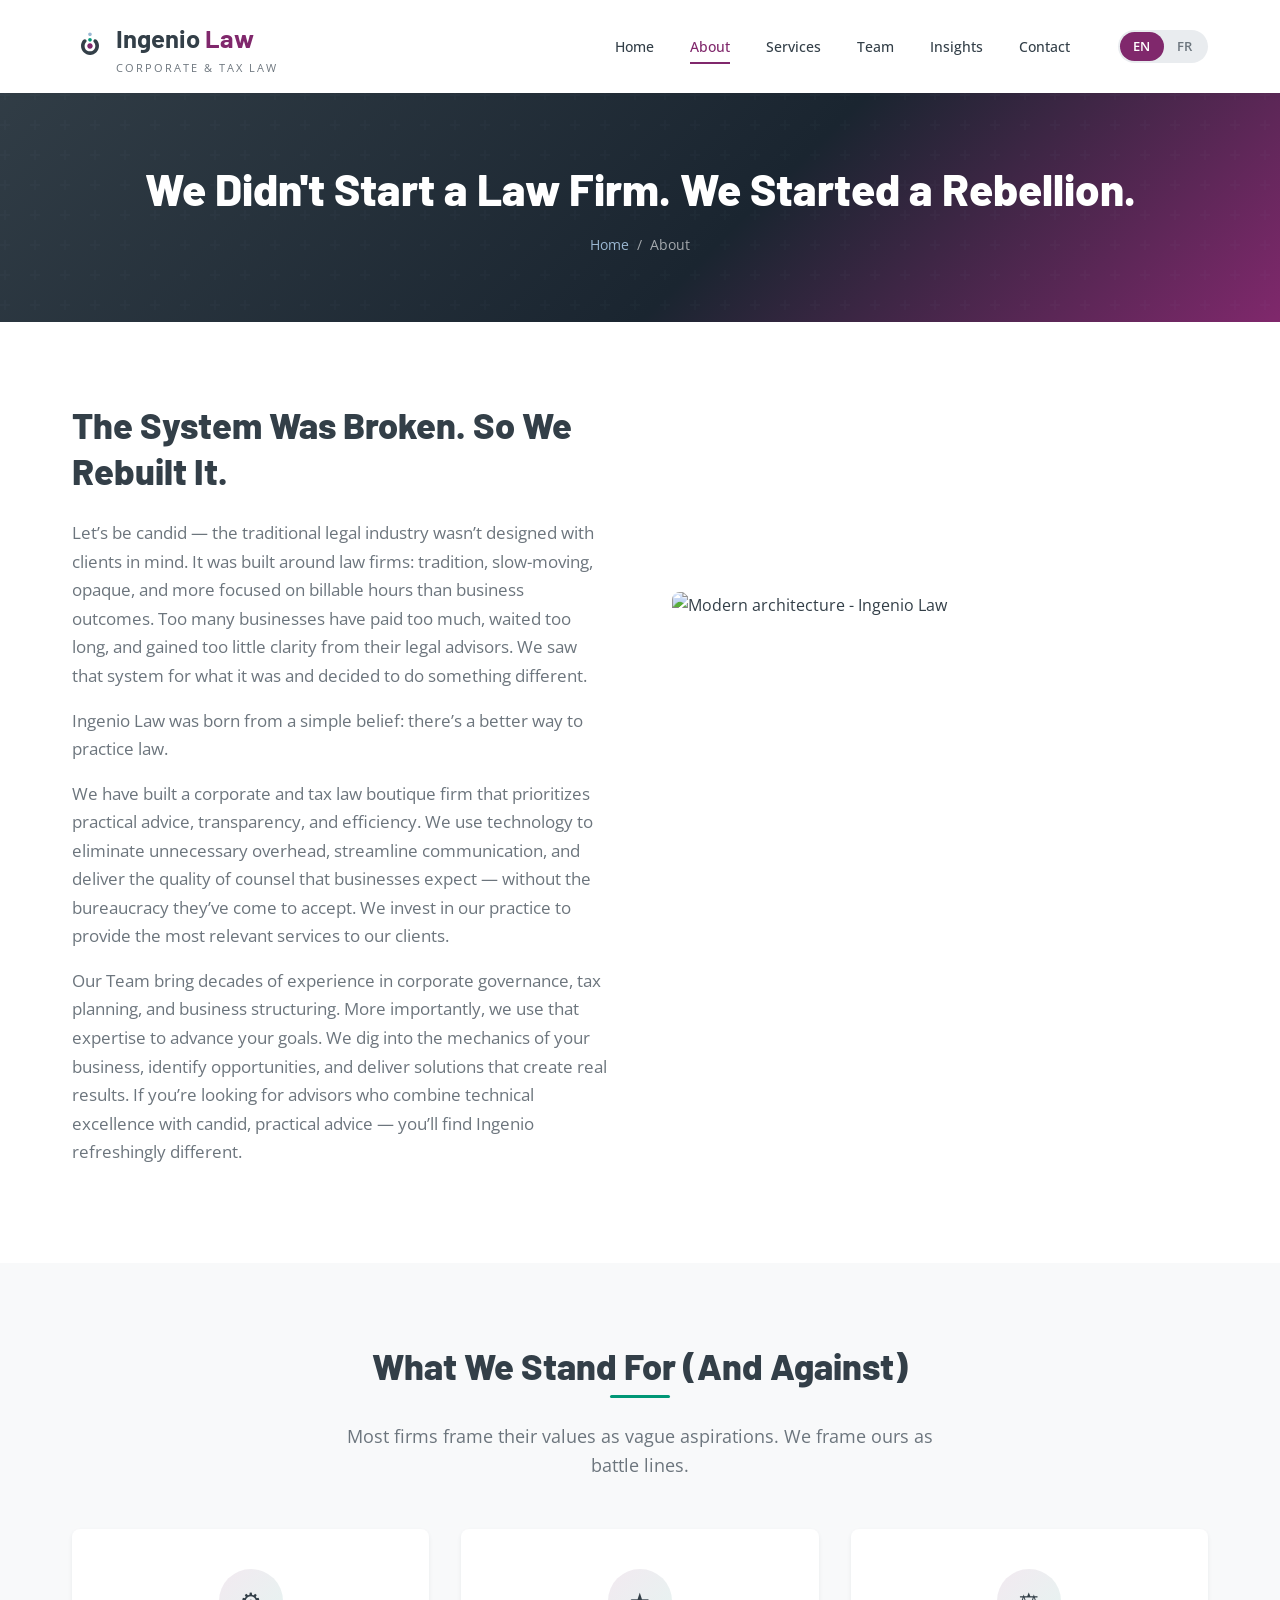
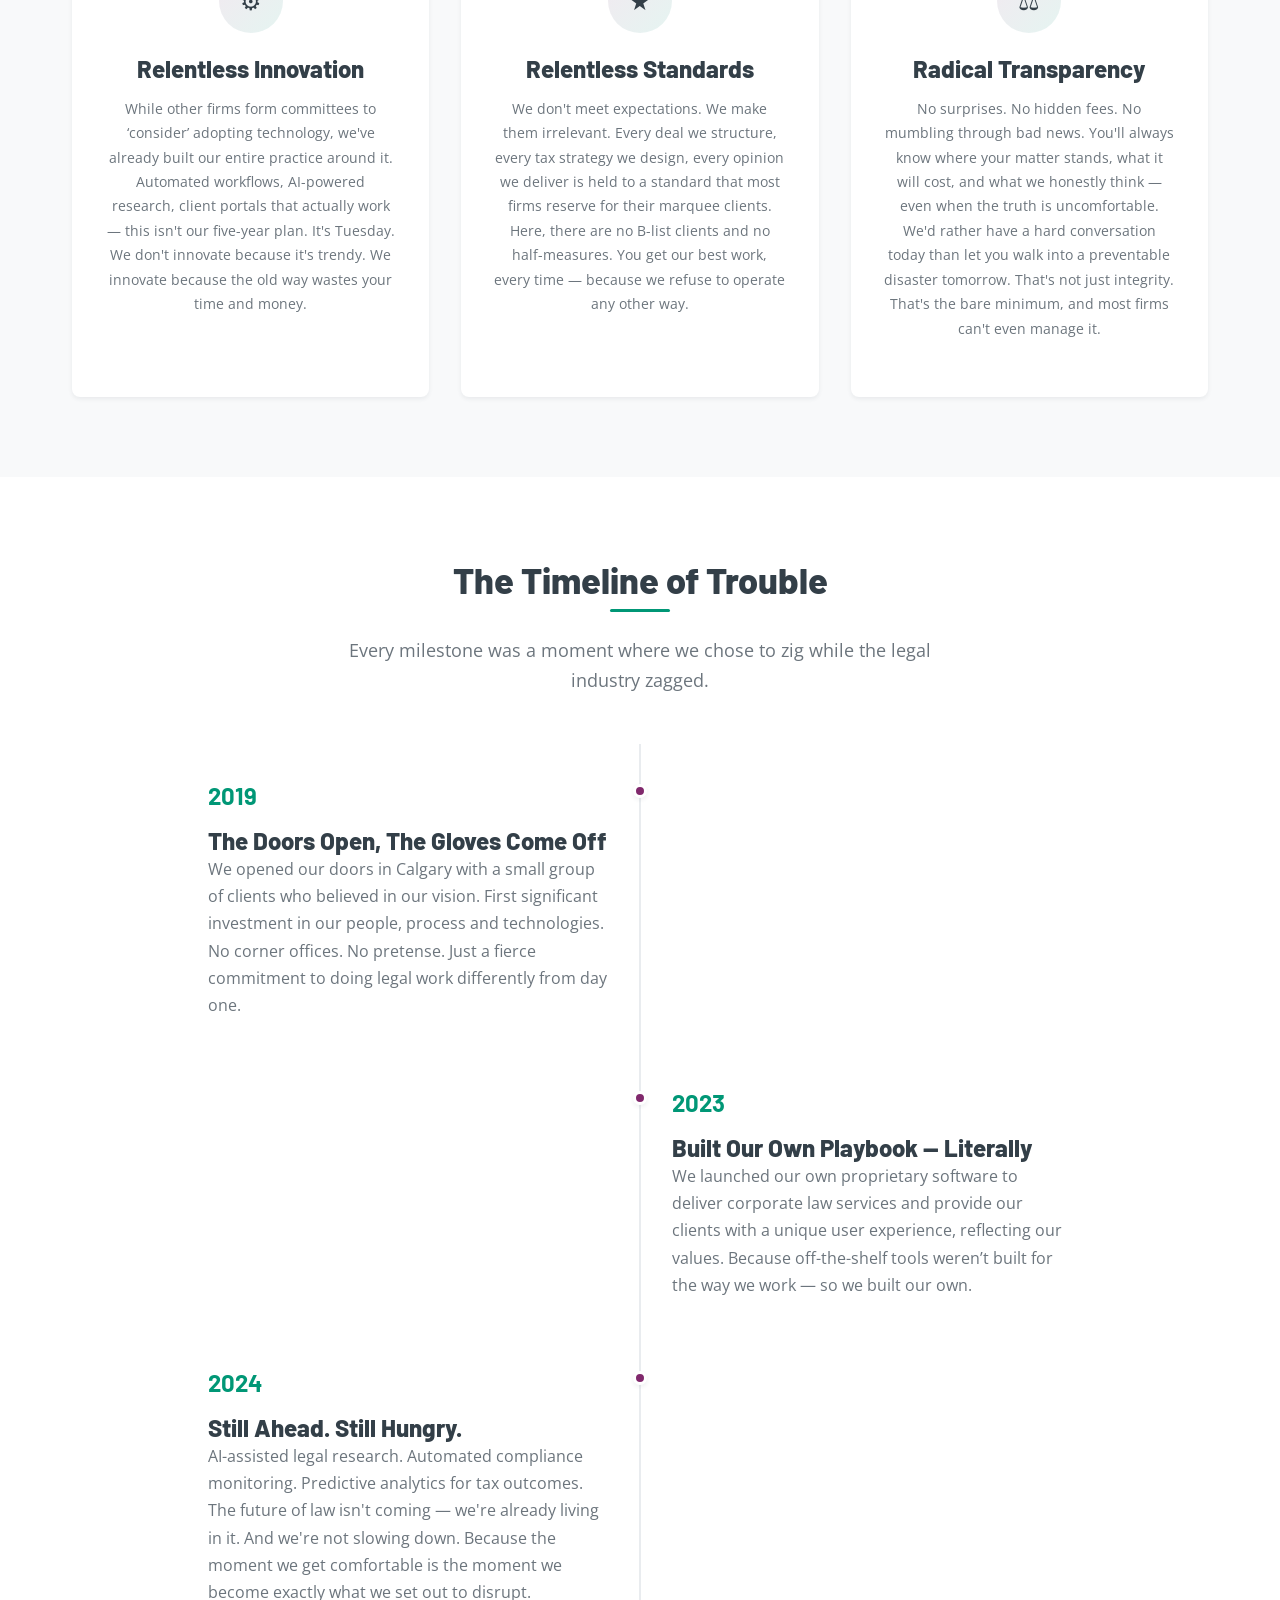
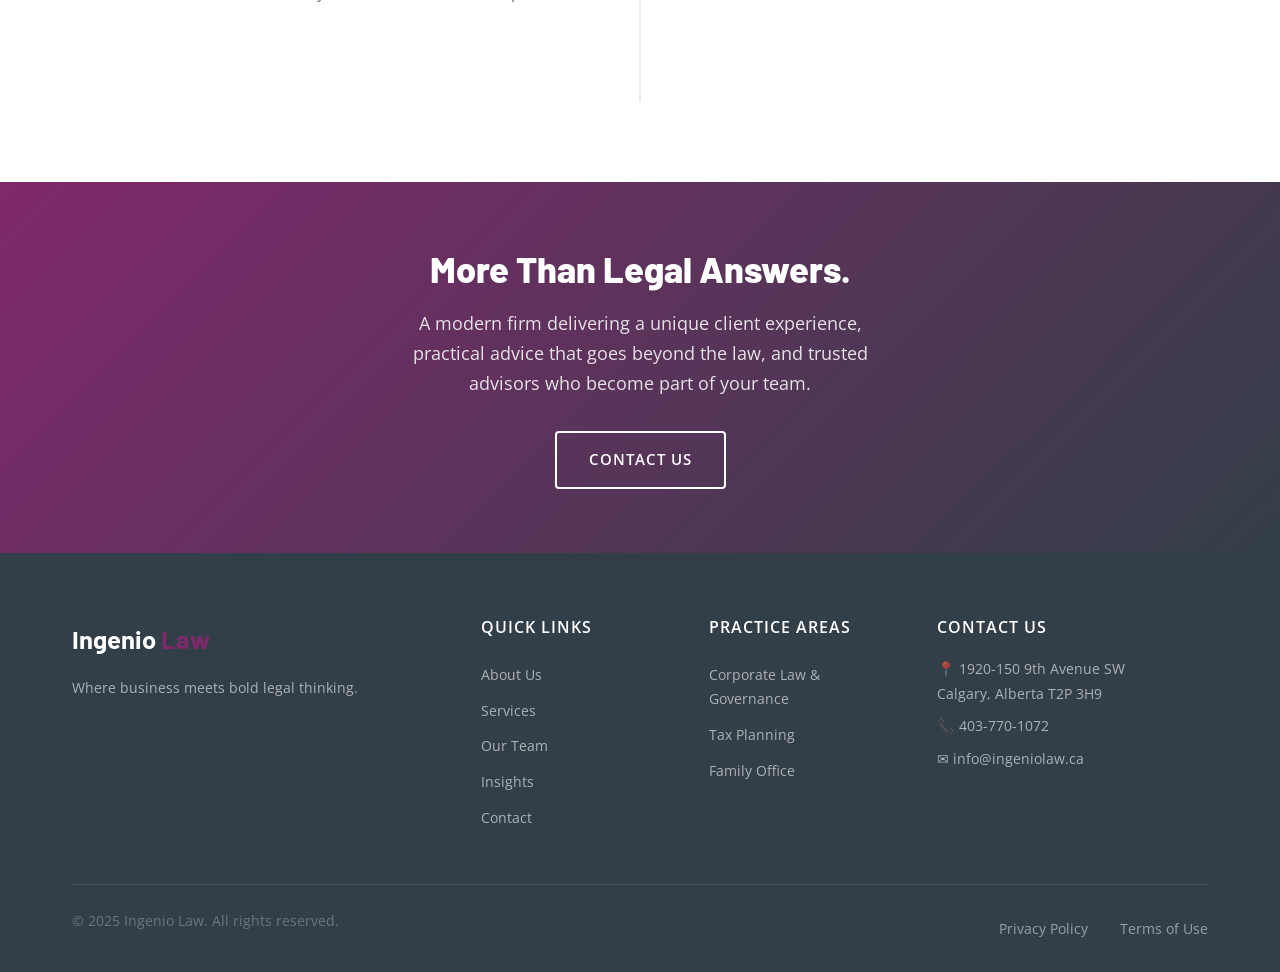
==== commit 0a9e392a: "Add about page image and new team member photo" ====
--- a/about.html
+++ b/about.html
@@ -71,8 +71,8 @@
           <p data-en="Our Team bring decades of experience in corporate governance, tax planning, and business structuring. More importantly, we use that expertise to advance your goals. We dig into the mechanics of your business, identify opportunities, and deliver solutions that create real results. If you&rsquo;re looking for advisors who combine technical excellence with candid, practical advice &mdash; you&rsquo;ll find Ingenio refreshingly different." data-fr="Notre &eacute;quipe cumule des d&eacute;cennies d&rsquo;exp&eacute;rience en gouvernance d&rsquo;entreprise, planification fiscale et structuration commerciale. Plus important encore, nous utilisons cette expertise pour faire avancer vos objectifs. Nous examinons les rouages de votre entreprise, identifions les occasions et livrons des solutions qui cr&eacute;ent des r&eacute;sultats concrets. Si vous cherchez des conseillers qui allient excellence technique et conseils francs et pratiques &mdash; vous trouverez Ingenio rafra&icirc;chissant.">Our Team bring decades of experience in corporate governance, tax planning, and business structuring. More importantly, we use that expertise to advance your goals. We dig into the mechanics of your business, identify opportunities, and deliver solutions that create real results. If you&rsquo;re looking for advisors who combine technical excellence with candid, practical advice &mdash; you&rsquo;ll find Ingenio refreshingly different.</p>
         </div>
         <div class="fade-in">
-          <div style="width: 100%; height: 400px; background: linear-gradient(135deg, var(--color-dark), var(--color-purple)); border-radius: var(--radius-md); display: flex; align-items: center; justify-content: center; color: rgba(255,255,255,0.4); font-size: 1.1rem; font-family: var(--font-body);">
-            <span data-en="Firm Image" data-fr="Image du cabinet">Firm Image</span>
+          <div style="width: 100%; height: 400px; border-radius: var(--radius-md); overflow: hidden;">
+            <img src="assets/images/gabrielle-maurer-RiHu-JvK_Ak-unsplash.jpg" alt="Modern architecture - Ingenio Law" style="width: 100%; height: 100%; object-fit: cover;">
           </div>
         </div>
       </div>
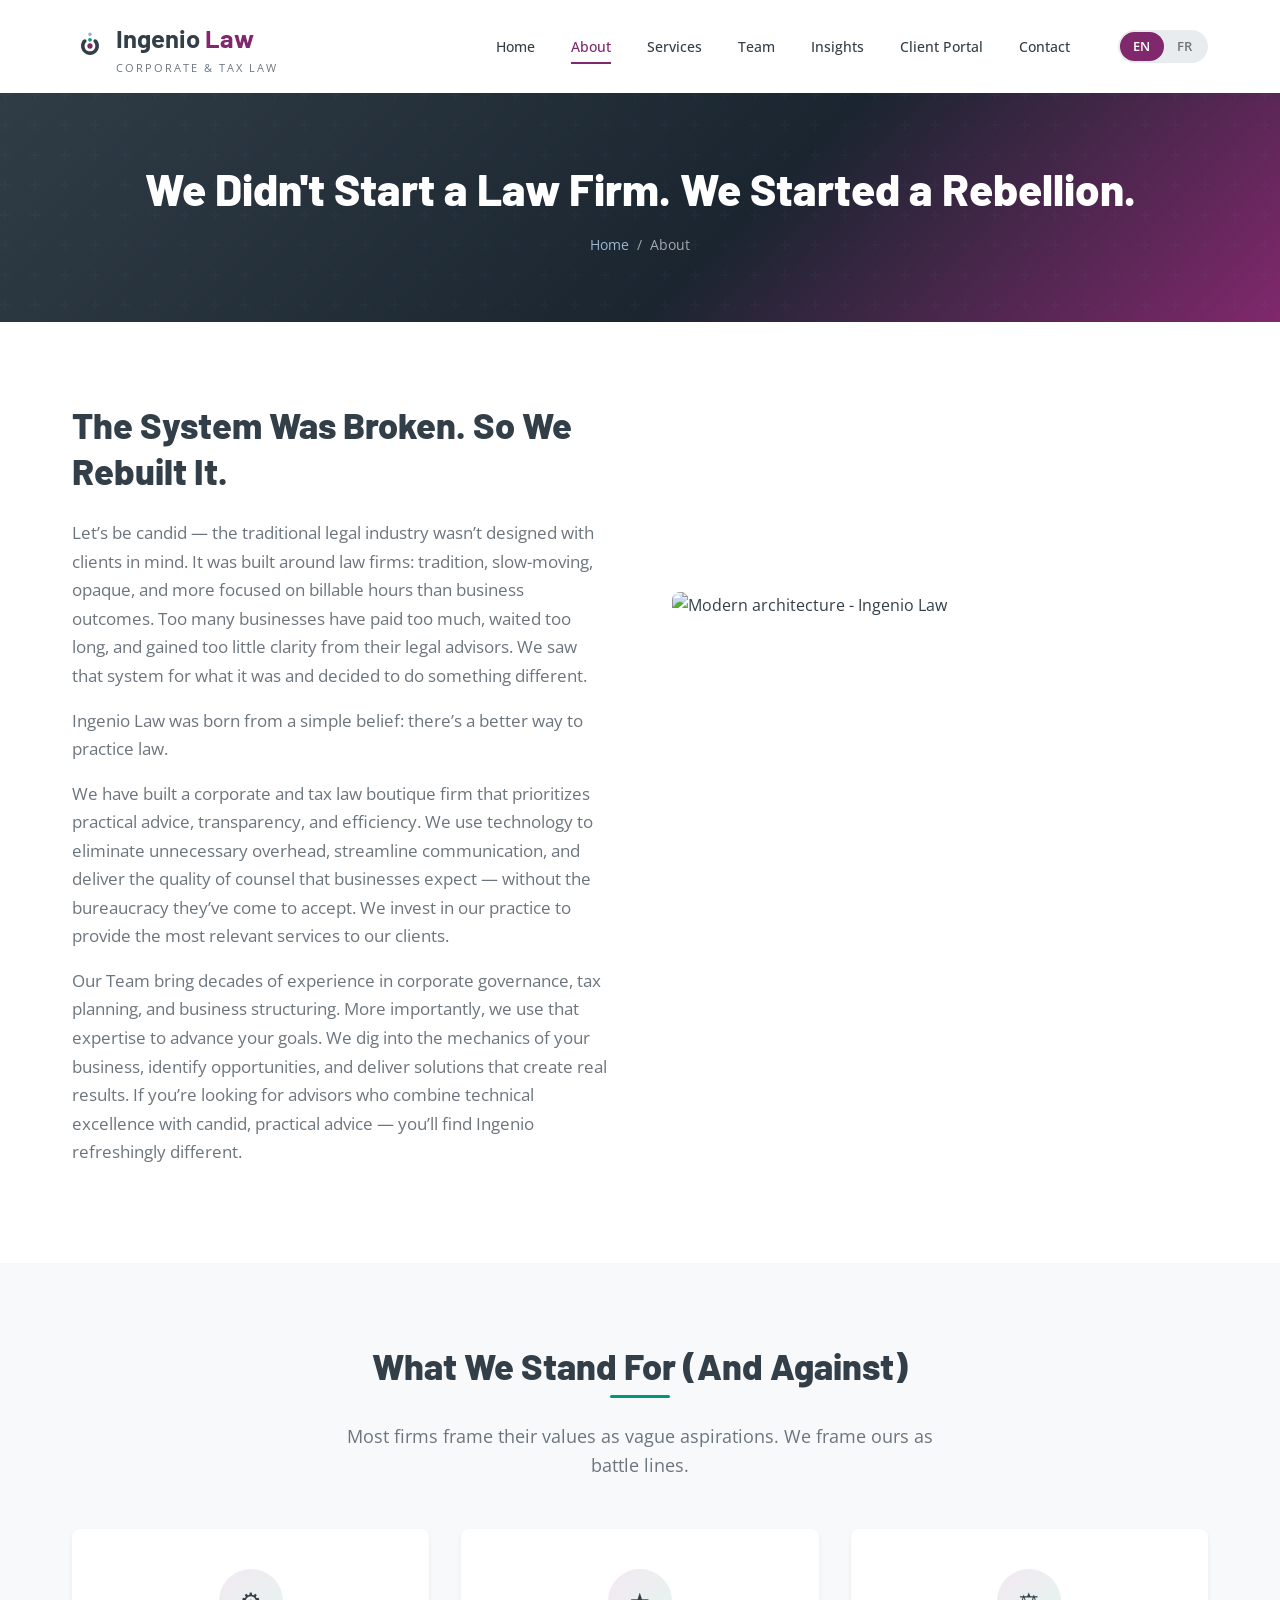
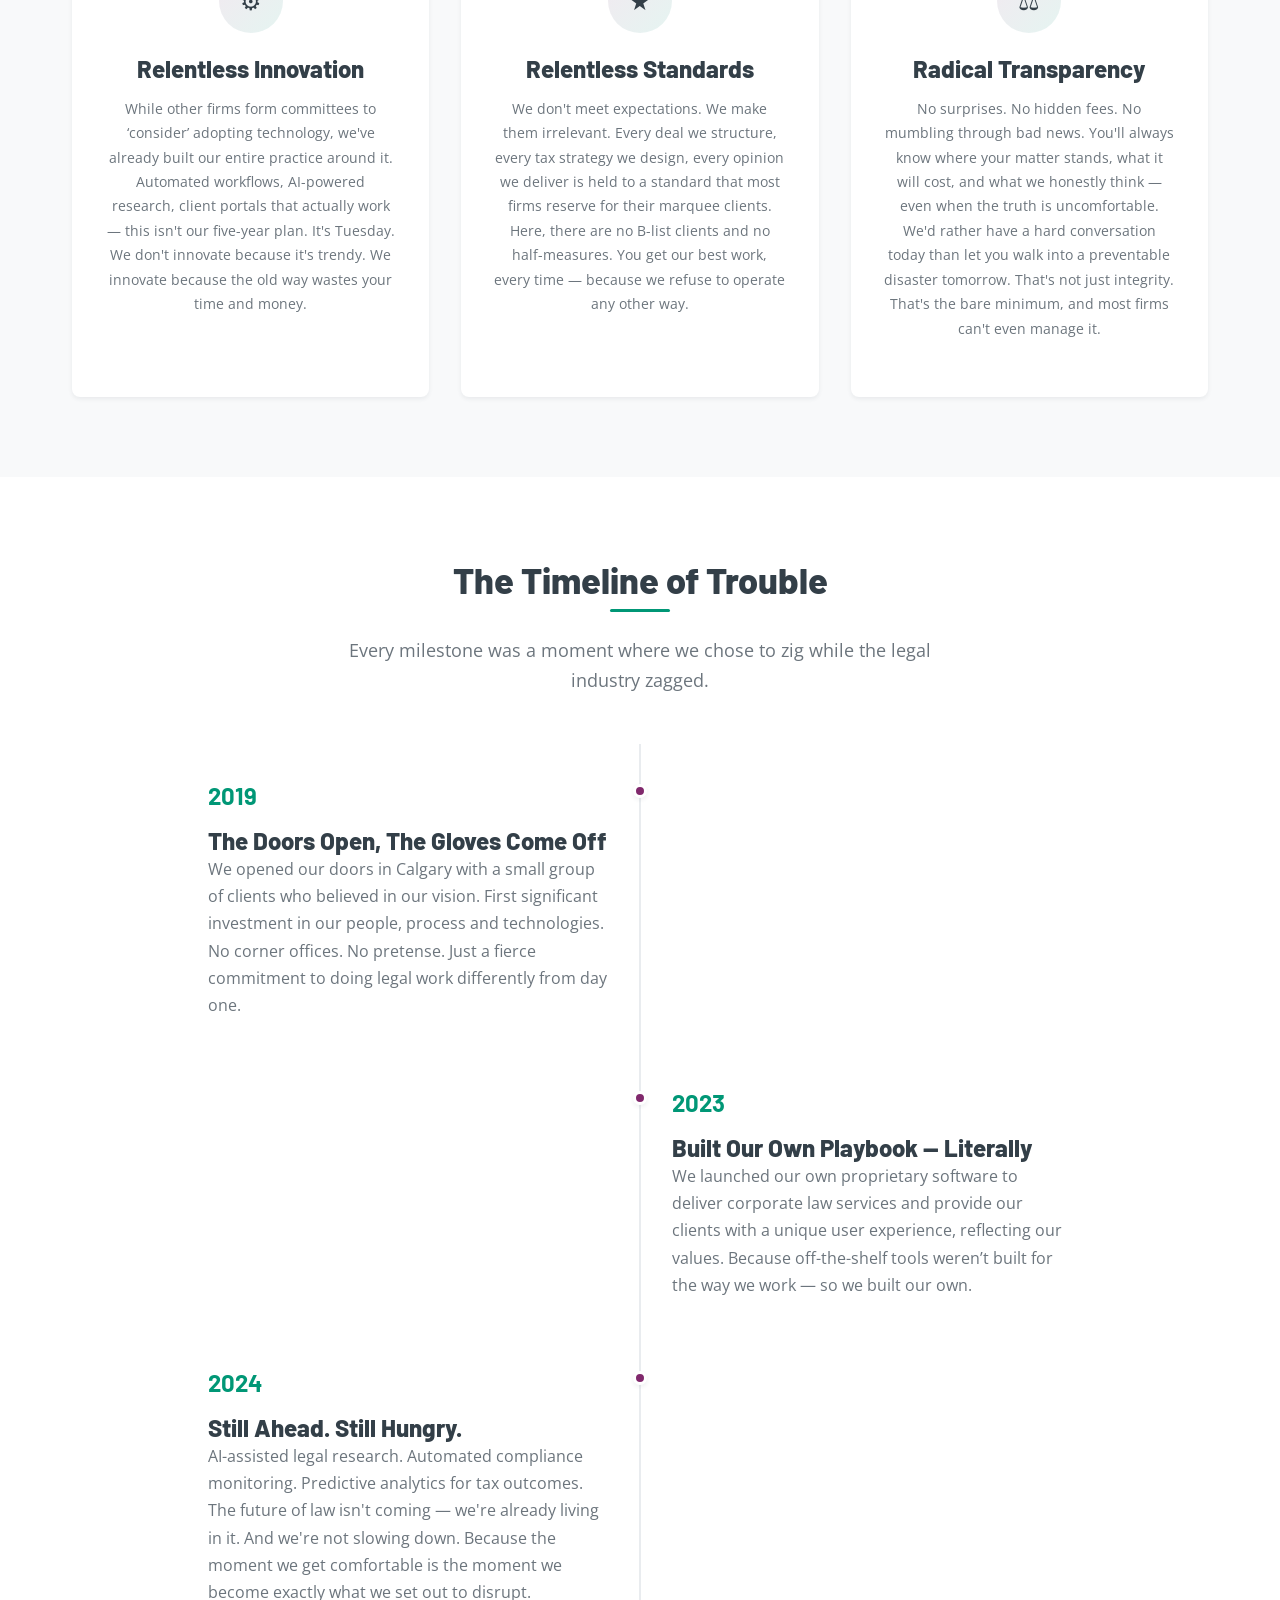
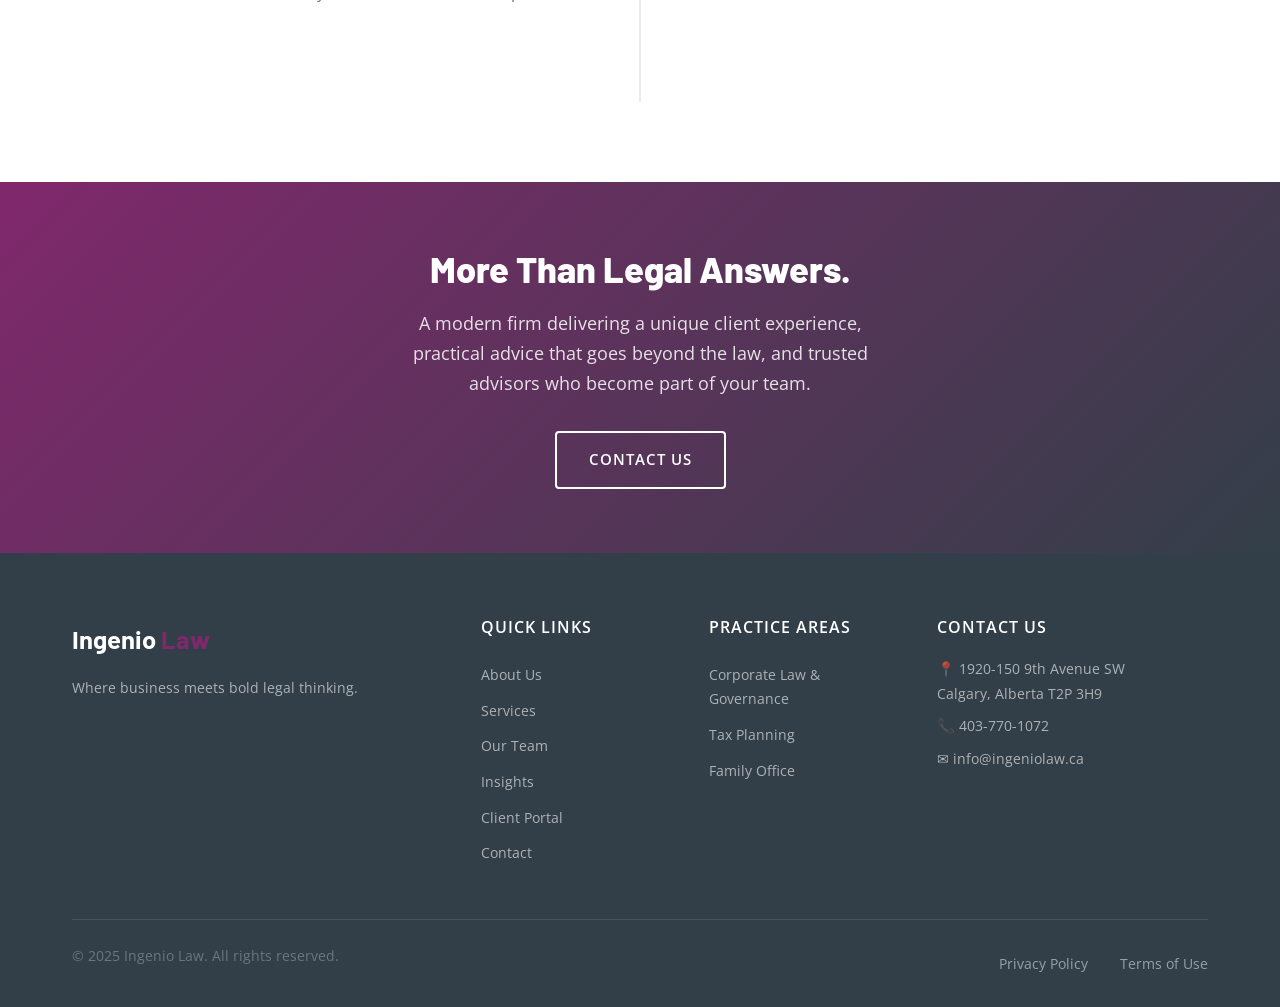
==== commit 71966bd8: "Add Client Portal, intake forms, and update homepage copy" ====
--- a/about.html
+++ b/about.html
@@ -30,6 +30,7 @@
           <li><a href="services.html" data-en="Services" data-fr="Services">Services</a></li>
           <li><a href="team.html" data-en="Team" data-fr="&Eacute;quipe">Team</a></li>
           <li><a href="blog.html" data-en="Insights" data-fr="Publications">Insights</a></li>
+          <li><a href="client-portal.html" data-en="Client Portal" data-fr="Portail client">Client Portal</a></li>
           <li><a href="contact.html" data-en="Contact" data-fr="Contact">Contact</a></li>
         </ul>
         <div class="lang-toggle">
@@ -163,6 +164,7 @@
             <li><a href="services.html" data-en="Services" data-fr="Services">Services</a></li>
             <li><a href="team.html" data-en="Our Team" data-fr="Notre &eacute;quipe">Our Team</a></li>
             <li><a href="blog.html" data-en="Insights" data-fr="Publications">Insights</a></li>
+            <li><a href="client-portal.html" data-en="Client Portal" data-fr="Portail client">Client Portal</a></li>
             <li><a href="contact.html" data-en="Contact" data-fr="Contact">Contact</a></li>
           </ul>
         </div>
--- a/css/styles.css
+++ b/css/styles.css
@@ -1323,6 +1323,75 @@
   }
 }
 
+/* --- Portal Cards & Forms --- */
+.portal-card {
+  text-align: left;
+}
+
+.portal-badge {
+  display: inline-block;
+  background: var(--color-purple);
+  color: var(--color-white);
+  padding: 0.25rem 0.85rem;
+  border-radius: 20px;
+  font-size: 0.7rem;
+  font-weight: 600;
+  text-transform: uppercase;
+  letter-spacing: 1px;
+  margin-bottom: 1rem;
+}
+
+.portal-badge-teal {
+  background: var(--color-teal);
+}
+
+.portal-badge-blue {
+  background: var(--color-light-blue);
+  color: var(--color-dark);
+}
+
+.portal-form-wrapper {
+  max-width: 800px;
+  margin: 0 auto;
+  background: var(--color-off-white);
+  padding: 3rem;
+  border-radius: var(--radius-lg);
+  box-shadow: var(--shadow-sm);
+}
+
+.portal-form-intro {
+  margin-bottom: 2.5rem;
+}
+
+.portal-form-intro h2 {
+  margin-bottom: 1rem;
+}
+
+.portal-form-intro p {
+  font-size: 1.05rem;
+}
+
+.form-section-title {
+  font-size: 1.1rem;
+  color: var(--color-purple);
+  text-transform: uppercase;
+  letter-spacing: 1px;
+  margin-bottom: 1.25rem;
+  margin-top: 1.5rem;
+  padding-bottom: 0.5rem;
+  border-bottom: 2px solid var(--color-light-gray);
+}
+
+.form-section-title:first-of-type {
+  margin-top: 0;
+}
+
+@media (max-width: 768px) {
+  .portal-form-wrapper {
+    padding: 1.75rem;
+  }
+}
+
 /* --- Map Placeholder --- */
 .map-placeholder {
   width: 100%;
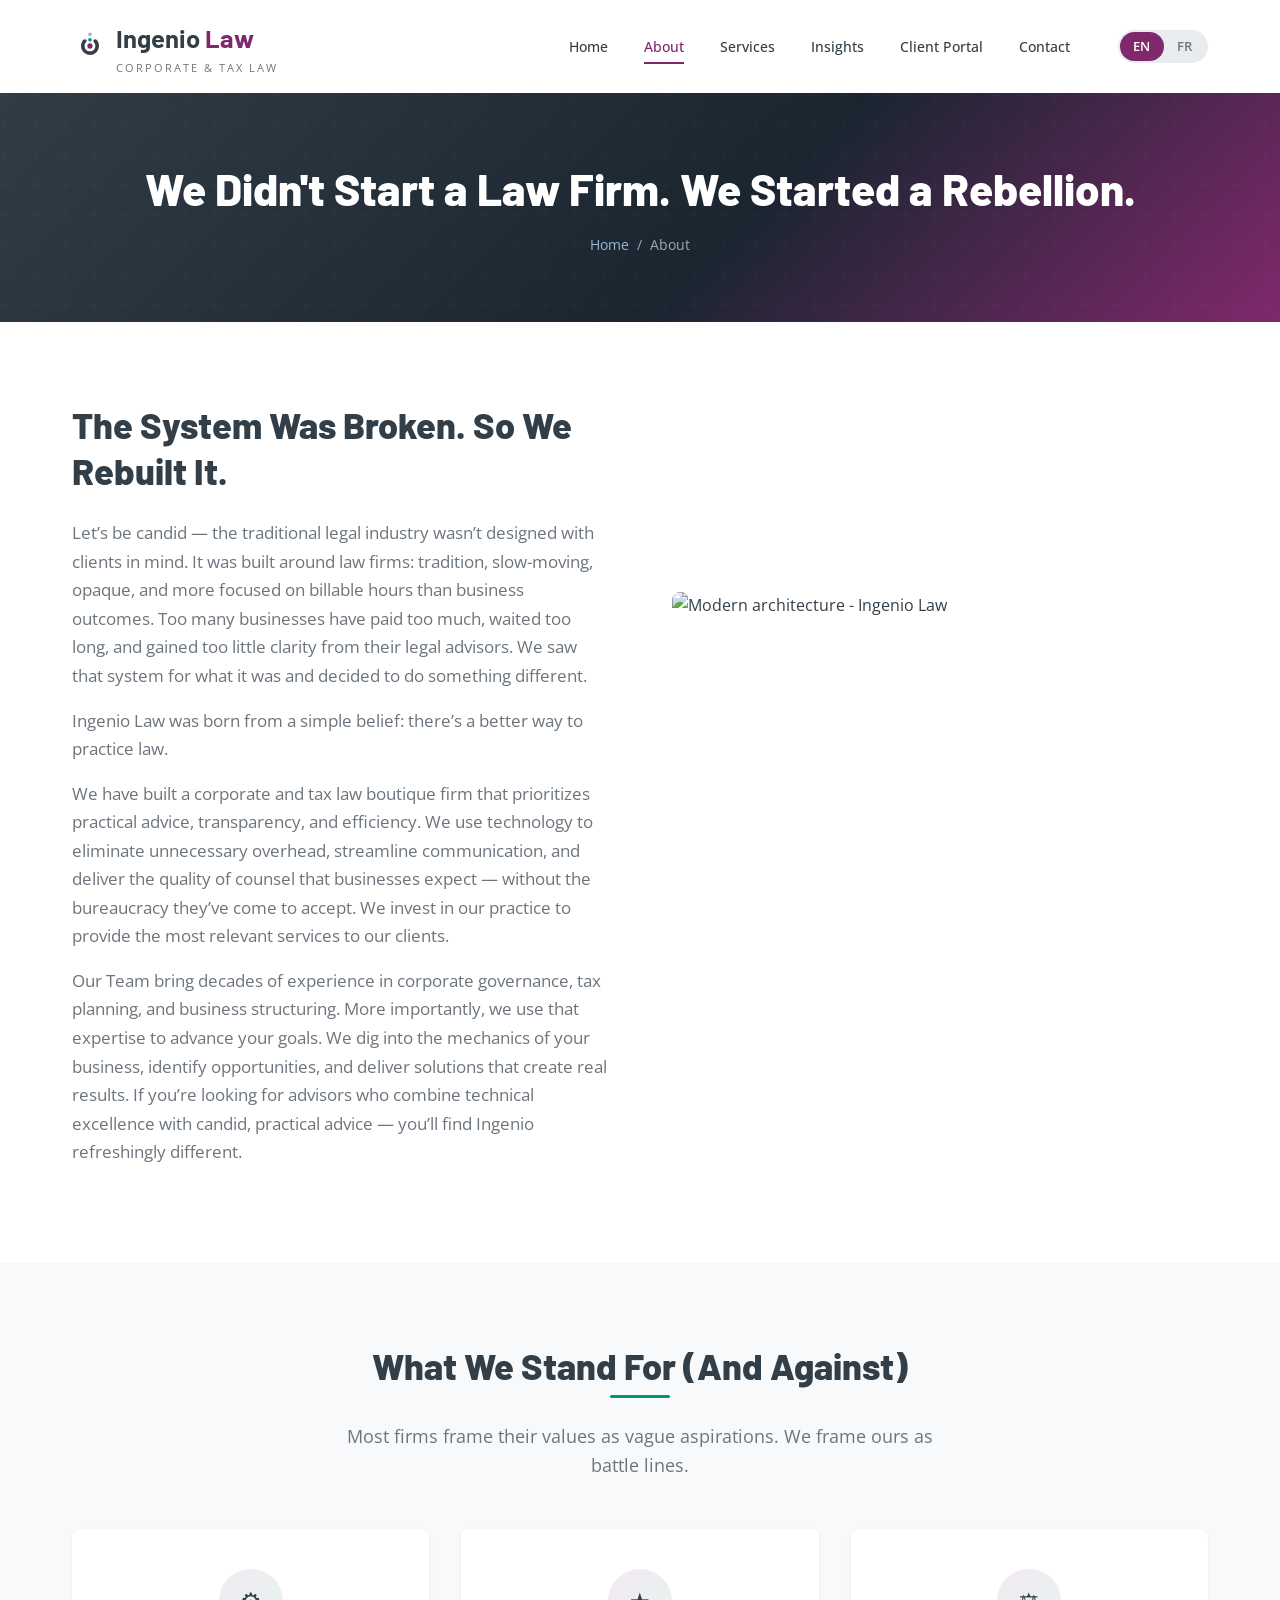
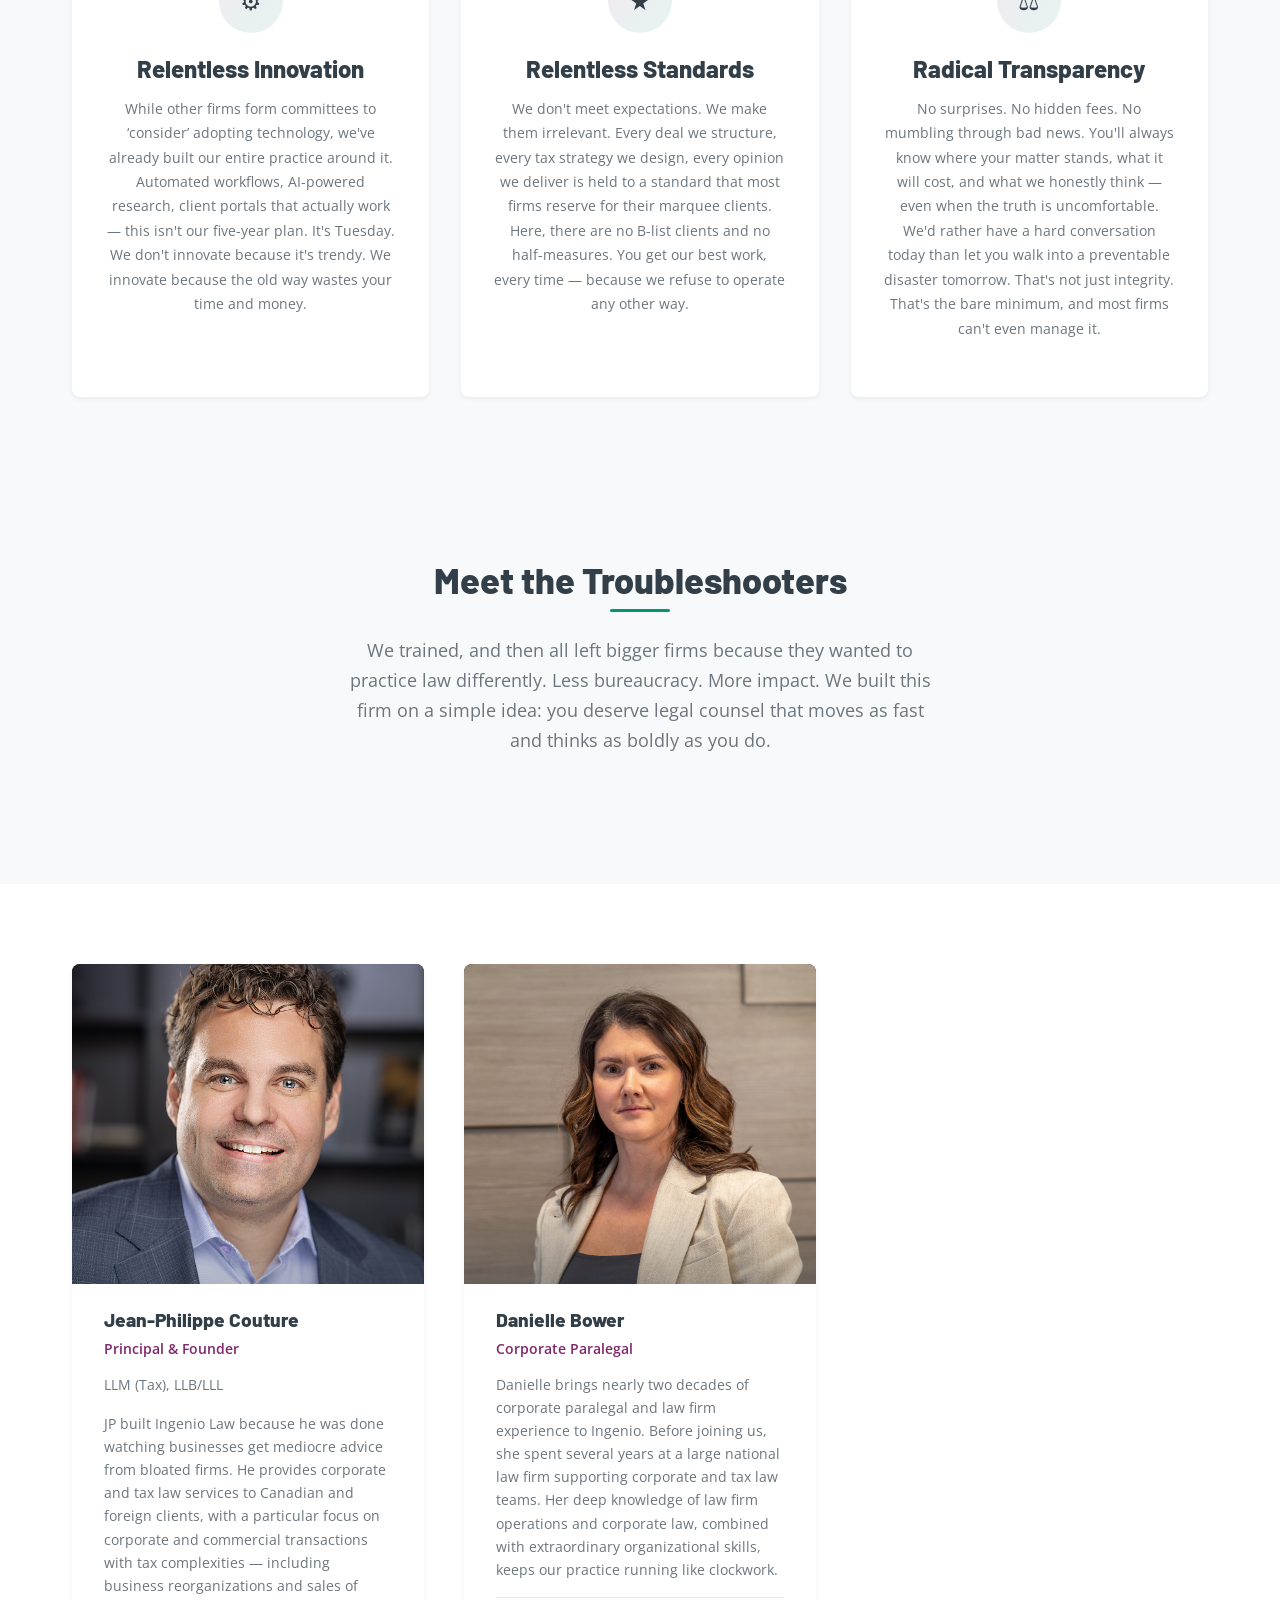
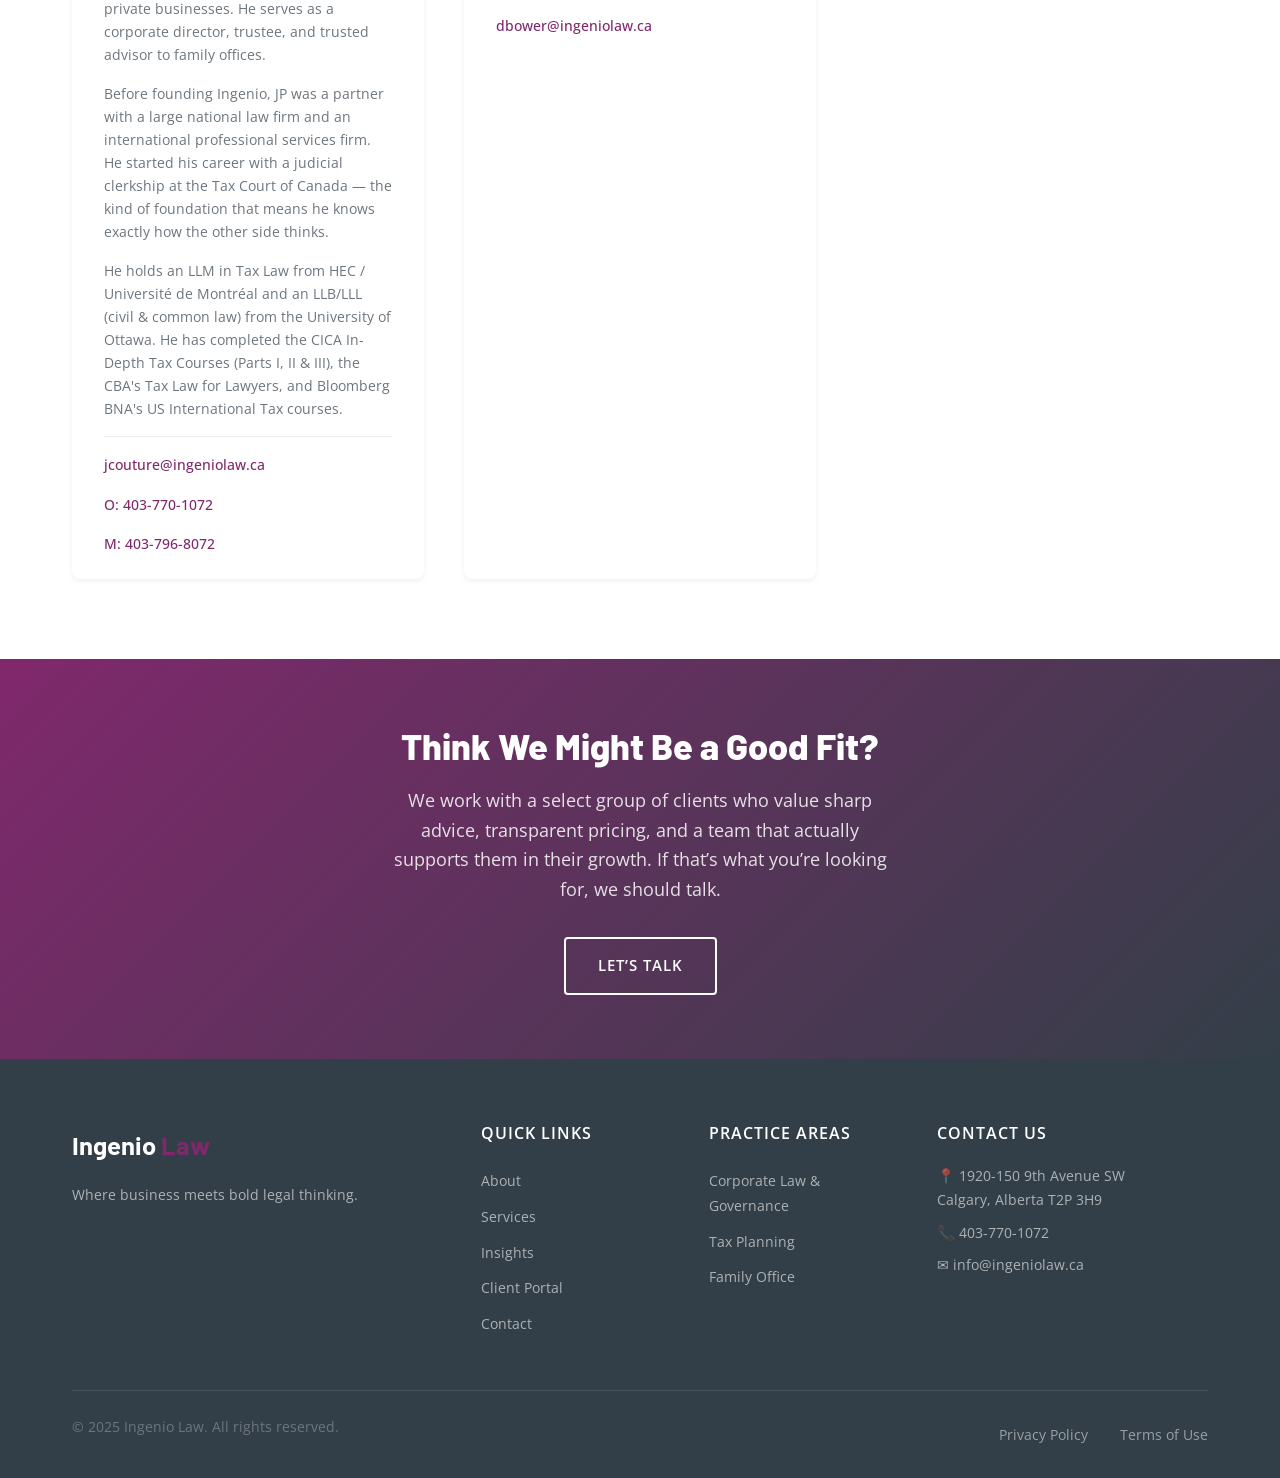
==== commit 0a1476bd: "Add files via upload" ====
--- a/about.html
+++ b/about.html
@@ -28,7 +28,6 @@
           <li><a href="index.html" data-en="Home" data-fr="Accueil">Home</a></li>
           <li><a href="about.html" class="active" data-en="About" data-fr="&Agrave; propos">About</a></li>
           <li><a href="services.html" data-en="Services" data-fr="Services">Services</a></li>
-          <li><a href="team.html" data-en="Team" data-fr="&Eacute;quipe">Team</a></li>
           <li><a href="blog.html" data-en="Insights" data-fr="Publications">Insights</a></li>
           <li><a href="client-portal.html" data-en="Client Portal" data-fr="Portail client">Client Portal</a></li>
           <li><a href="contact.html" data-en="Contact" data-fr="Contact">Contact</a></li>
@@ -107,35 +106,57 @@
     </div>
   </section>
 
-  <!-- Timeline / Milestones Section -->
+
+  <!-- Meet the Team Intro -->
+  <section class="section" id="team" style="background: var(--color-off-white);">
+    <div class="container">
+      <div class="section-header fade-in">
+        <h2 data-en="Meet the Troubleshooters" data-fr="Voici les r&eacute;solveurs de probl&egrave;mes">Meet the Troubleshooters</h2>
+        <p data-en="We trained, and then all left bigger firms because they wanted to practice law differently. Less bureaucracy. More impact. We built this firm on a simple idea: you deserve legal counsel that moves as fast and thinks as boldly as you do." data-fr="Nous nous sommes form&eacute;s, puis nous avons tous quitt&eacute; de plus grands cabinets parce que nous voulions pratiquer le droit autrement. Moins de bureaucratie. Plus d'impact. Nous avons b&acirc;ti ce cabinet sur une id&eacute;e simple&nbsp;: vous m&eacute;ritez des conseillers juridiques qui bougent aussi vite et pensent aussi audacieusement que vous.">We trained, and then all left bigger firms because they wanted to practice law differently. Less bureaucracy. More impact. We built this firm on a simple idea: you deserve legal counsel that moves as fast and thinks as boldly as you do.</p>
+      </div>
+    </div>
+  </section>
+
+  <!-- Team Grid -->
   <section class="section">
     <div class="container">
-      <div class="section-header fade-in">
-        <h2 data-en="The Timeline of Trouble" data-fr="La chronologie d'une perturbation">The Timeline of Trouble</h2>
-        <p data-en="Every milestone was a moment where we chose to zig while the legal industry zagged." data-fr="Chaque jalon a &eacute;t&eacute; un moment o&ugrave; on a choisi d'aller &agrave; contre-courant de l'industrie juridique.">Every milestone was a moment where we chose to zig while the legal industry zagged.</p>
-      </div>
-      <div class="timeline fade-in">
-        <div class="timeline-item">
-          <div class="timeline-content">
-            <div class="timeline-year">2019</div>
-            <h3 data-en="The Doors Open, The Gloves Come Off" data-fr="Les portes s'ouvrent, les gants tombent">The Doors Open, The Gloves Come Off</h3>
-            <p data-en="We opened our doors in Calgary with a small group of clients who believed in our vision. First significant investment in our people, process and technologies. No corner offices. No pretense. Just a fierce commitment to doing legal work differently from day one." data-fr="Nous avons ouvert nos portes &agrave; Calgary avec un petit groupe de clients qui croyaient en notre vision. Premier investissement significatif dans nos gens, nos processus et nos technologies. Pas de bureaux de coin. Pas de pr&eacute;tention. Juste un engagement f&eacute;roce &agrave; faire du droit autrement d&egrave;s le premier jour.">We opened our doors in Calgary with a small group of clients who believed in our vision. First significant investment in our people, process and technologies. No corner offices. No pretense. Just a fierce commitment to doing legal work differently from day one.</p>
-          </div>
-        </div>
-        <div class="timeline-item">
-          <div class="timeline-content">
-            <div class="timeline-year">2023</div>
-            <h3 data-en="Built Our Own Playbook &mdash; Literally" data-fr="On a cr&eacute;&eacute; notre propre livre de jeu &mdash; litt&eacute;ralement">Built Our Own Playbook &mdash; Literally</h3>
-            <p data-en="We launched our own proprietary software to deliver corporate law services and provide our clients with a unique user experience, reflecting our values. Because off-the-shelf tools weren&rsquo;t built for the way we work &mdash; so we built our own." data-fr="Nous avons lanc&eacute; notre propre logiciel propri&eacute;taire pour offrir des services en droit corporatif et offrir &agrave; nos clients une exp&eacute;rience utilisateur unique, refl&eacute;tant nos valeurs. Parce que les outils standards n&rsquo;&eacute;taient pas con&ccedil;us pour notre fa&ccedil;on de travailler &mdash; alors on a b&acirc;ti les n&ocirc;tres.">We launched our own proprietary software to deliver corporate law services and provide our clients with a unique user experience, reflecting our values. Because off-the-shelf tools weren&rsquo;t built for the way we work &mdash; so we built our own.</p>
-          </div>
-        </div>
-        <div class="timeline-item">
-          <div class="timeline-content">
-            <div class="timeline-year">2024</div>
-            <h3 data-en="Still Ahead. Still Hungry." data-fr="Toujours en avance. Toujours affam&eacute;s.">Still Ahead. Still Hungry.</h3>
-            <p data-en="AI-assisted legal research. Automated compliance monitoring. Predictive analytics for tax outcomes. The future of law isn't coming &mdash; we're already living in it. And we're not slowing down. Because the moment we get comfortable is the moment we become exactly what we set out to disrupt." data-fr="Recherche juridique assist&eacute;e par l'IA. Surveillance automatis&eacute;e de la conformit&eacute;. Analyses pr&eacute;dictives des r&eacute;sultats fiscaux. L'avenir du droit n'est pas en route &mdash; on y vit d&eacute;j&agrave;. Et on ne ralentit pas. Parce que le moment o&ugrave; on se met &agrave; l'aise, c'est le moment o&ugrave; on devient exactement ce qu'on a voulu bouleverser.">AI-assisted legal research. Automated compliance monitoring. Predictive analytics for tax outcomes. The future of law isn't coming &mdash; we're already living in it. And we're not slowing down. Because the moment we get comfortable is the moment we become exactly what we set out to disrupt.</p>
-          </div>
-        </div>
+      <div class="team-grid">
+
+        <!-- Jean-Philippe Couture - Principal & Founder -->
+        <div class="team-card fade-in">
+          <div class="team-photo">
+            <img src="assets/images/Ingenio JP LinkedIn.jpg" alt="Jean-Philippe Couture" loading="lazy">
+          </div>
+          <div class="team-info">
+            <h3>Jean-Philippe Couture</h3>
+            <span class="title" data-en="Principal &amp; Founder" data-fr="Fondateur et avocat principal">Principal &amp; Founder</span>
+            <p class="team-credentials" data-en="LLM (Tax), LLB/LLL" data-fr="LL.M. (fiscalit&eacute;), LL.B./LL.L.">LLM (Tax), LLB/LLL</p>
+            <p data-en="JP built Ingenio Law because he was done watching businesses get mediocre advice from bloated firms. He provides corporate and tax law services to Canadian and foreign clients, with a particular focus on corporate and commercial transactions with tax complexities &mdash; including business reorganizations and sales of private businesses. He serves as a corporate director, trustee, and trusted advisor to family offices." data-fr="JP a fond&eacute; Ingenio Law parce qu'il en avait assez de voir les entreprises recevoir des conseils m&eacute;diocres de cabinets surdimensionn&eacute;s. Il offre des services en droit corporatif et fiscal &agrave; des clients canadiens et &eacute;trangers, avec un accent particulier sur les transactions corporatives et commerciales comportant des complexit&eacute;s fiscales &mdash; incluant les r&eacute;organisations d'entreprises et les ventes d'entreprises priv&eacute;es. Il agit comme administrateur de soci&eacute;t&eacute;, fiduciaire et conseiller de confiance aupr&egrave;s de bureaux familiaux.">JP built Ingenio Law because he was done watching businesses get mediocre advice from bloated firms. He provides corporate and tax law services to Canadian and foreign clients, with a particular focus on corporate and commercial transactions with tax complexities &mdash; including business reorganizations and sales of private businesses. He serves as a corporate director, trustee, and trusted advisor to family offices.</p>
+            <p data-en="Before founding Ingenio, JP was a partner with a large national law firm and an international professional services firm. He started his career with a judicial clerkship at the Tax Court of Canada &mdash; the kind of foundation that means he knows exactly how the other side thinks." data-fr="Avant de fonder Ingenio, JP &eacute;tait associ&eacute; au sein d'un grand cabinet national et d'un cabinet international de services professionnels. Il a d&eacute;but&eacute; sa carri&egrave;re par un stage judiciaire aupr&egrave;s des juges de la Cour canadienne de l'imp&ocirc;t &mdash; le genre de fondation qui signifie qu'il sait exactement comment l'autre c&ocirc;t&eacute; pense.">Before founding Ingenio, JP was a partner with a large national law firm and an international professional services firm. He started his career with a judicial clerkship at the Tax Court of Canada &mdash; the kind of foundation that means he knows exactly how the other side thinks.</p>
+            <p data-en="He holds an LLM in Tax Law from HEC / Universit&eacute; de Montr&eacute;al and an LLB/LLL (civil &amp; common law) from the University of Ottawa. He has completed the CICA In-Depth Tax Courses (Parts I, II &amp; III), the CBA's Tax Law for Lawyers, and Bloomberg BNA's US International Tax courses." data-fr="Il d&eacute;tient une LL.M. en droit fiscal de HEC / Universit&eacute; de Montr&eacute;al et un LL.B./LL.L. (droit civil et common law) de l'Universit&eacute; d'Ottawa. Il a compl&eacute;t&eacute; les cours approfondis en fiscalit&eacute; de l'ICCA (Parties I, II et III), le cours Droit fiscal pour avocats de l'ABC, et les cours de fiscalit&eacute; internationale am&eacute;ricaine de Bloomberg BNA.">He holds an LLM in Tax Law from HEC / Universit&eacute; de Montr&eacute;al and an LLB/LLL (civil &amp; common law) from the University of Ottawa. He has completed the CICA In-Depth Tax Courses (Parts I, II &amp; III), the CBA's Tax Law for Lawyers, and Bloomberg BNA's US International Tax courses.</p>
+            <div class="contact-links" style="flex-direction: column; align-items: flex-start;">
+              <a href="mailto:jcouture@ingeniolaw.ca">jcouture@ingeniolaw.ca</a>
+              <a href="tel:403-770-1072">O: 403-770-1072</a>
+              <a href="tel:403-796-8072">M: 403-796-8072</a>
+            </div>
+          </div>
+        </div>
+
+        <!-- Danielle Bower - Corporate Paralegal -->
+        <div class="team-card fade-in">
+          <div class="team-photo">
+            <img src="assets/images/Danielle.png" alt="Danielle Bower" loading="lazy">
+          </div>
+          <div class="team-info">
+            <h3>Danielle Bower</h3>
+            <span class="title" data-en="Corporate Paralegal" data-fr="Parajuriste en droit corporatif">Corporate Paralegal</span>
+            <p data-en="Danielle brings nearly two decades of corporate paralegal and law firm experience to Ingenio. Before joining us, she spent several years at a large national law firm supporting corporate and tax law teams. Her deep knowledge of law firm operations and corporate law, combined with extraordinary organizational skills, keeps our practice running like clockwork." data-fr="Danielle apporte pr&egrave;s de deux d&eacute;cennies d&rsquo;exp&eacute;rience en tant que parajuriste corporative et en cabinet d&rsquo;avocats &agrave; Ingenio. Avant de se joindre &agrave; nous, elle a pass&eacute; plusieurs ann&eacute;es au sein d&rsquo;un grand cabinet national, soutenant des &eacute;quipes de droit corporatif et de droit fiscal. Sa connaissance approfondie des op&eacute;rations de cabinet et du droit corporatif, combin&eacute;e &agrave; des comp&eacute;tences organisationnelles extraordinaires, permet &agrave; notre pratique de fonctionner comme une horloge.">Danielle brings nearly two decades of corporate paralegal and law firm experience to Ingenio. Before joining us, she spent several years at a large national law firm supporting corporate and tax law teams. Her deep knowledge of law firm operations and corporate law, combined with extraordinary organizational skills, keeps our practice running like clockwork.</p>
+            <div class="contact-links">
+              <a href="mailto:dbower@ingeniolaw.ca">dbower@ingeniolaw.ca</a>
+            </div>
+          </div>
+        </div>
+
       </div>
     </div>
   </section>
@@ -143,9 +164,9 @@
   <!-- CTA Banner -->
   <section class="cta-banner">
     <div class="container fade-in">
-      <h2 data-en="More Than Legal Answers." data-fr="Plus que des r&eacute;ponses juridiques.">More Than Legal Answers.</h2>
-      <p data-en="A modern firm delivering a unique client experience, practical advice that goes beyond the law, and trusted advisors who become part of your team." data-fr="Un cabinet moderne offrant une exp&eacute;rience client unique, des conseils pratiques qui vont au-del&agrave; du droit, et des conseillers de confiance qui font partie de votre &eacute;quipe.">A modern firm delivering a unique client experience, practical advice that goes beyond the law, and trusted advisors who become part of your team.</p>
-      <a href="contact.html" class="btn btn-outline" data-en="Contact Us" data-fr="Nous joindre">Contact Us</a>
+      <h2 data-en="Think We Might Be a Good Fit?" data-fr="Vous pensez qu&rsquo;on pourrait bien travailler ensemble?">Think We Might Be a Good Fit?</h2>
+      <p data-en="We work with a select group of clients who value sharp advice, transparent pricing, and a team that actually supports them in their growth. If that&rsquo;s what you&rsquo;re looking for, we should talk." data-fr="Nous travaillons avec un groupe s&eacute;lect de clients qui valorisent des conseils avis&eacute;s, une tarification transparente et une &eacute;quipe qui les accompagne v&eacute;ritablement dans leur croissance. Si c&rsquo;est ce que vous recherchez, on devrait se parler.">We work with a select group of clients who value sharp advice, transparent pricing, and a team that actually supports them in their growth. If that&rsquo;s what you&rsquo;re looking for, we should talk.</p>
+      <a href="contact.html" class="btn btn-outline" data-en="Let&rsquo;s Talk" data-fr="Parlons-nous">Let&rsquo;s Talk</a>
     </div>
   </section>
 
@@ -160,9 +181,8 @@
         <div class="footer-links">
           <h4 data-en="Quick Links" data-fr="Liens rapides">Quick Links</h4>
           <ul>
-            <li><a href="about.html" data-en="About Us" data-fr="&Agrave; propos">About Us</a></li>
+            <li><a href="about.html" data-en="About" data-fr="&Agrave; propos">About</a></li>
             <li><a href="services.html" data-en="Services" data-fr="Services">Services</a></li>
-            <li><a href="team.html" data-en="Our Team" data-fr="Notre &eacute;quipe">Our Team</a></li>
             <li><a href="blog.html" data-en="Insights" data-fr="Publications">Insights</a></li>
             <li><a href="client-portal.html" data-en="Client Portal" data-fr="Portail client">Client Portal</a></li>
             <li><a href="contact.html" data-en="Contact" data-fr="Contact">Contact</a></li>
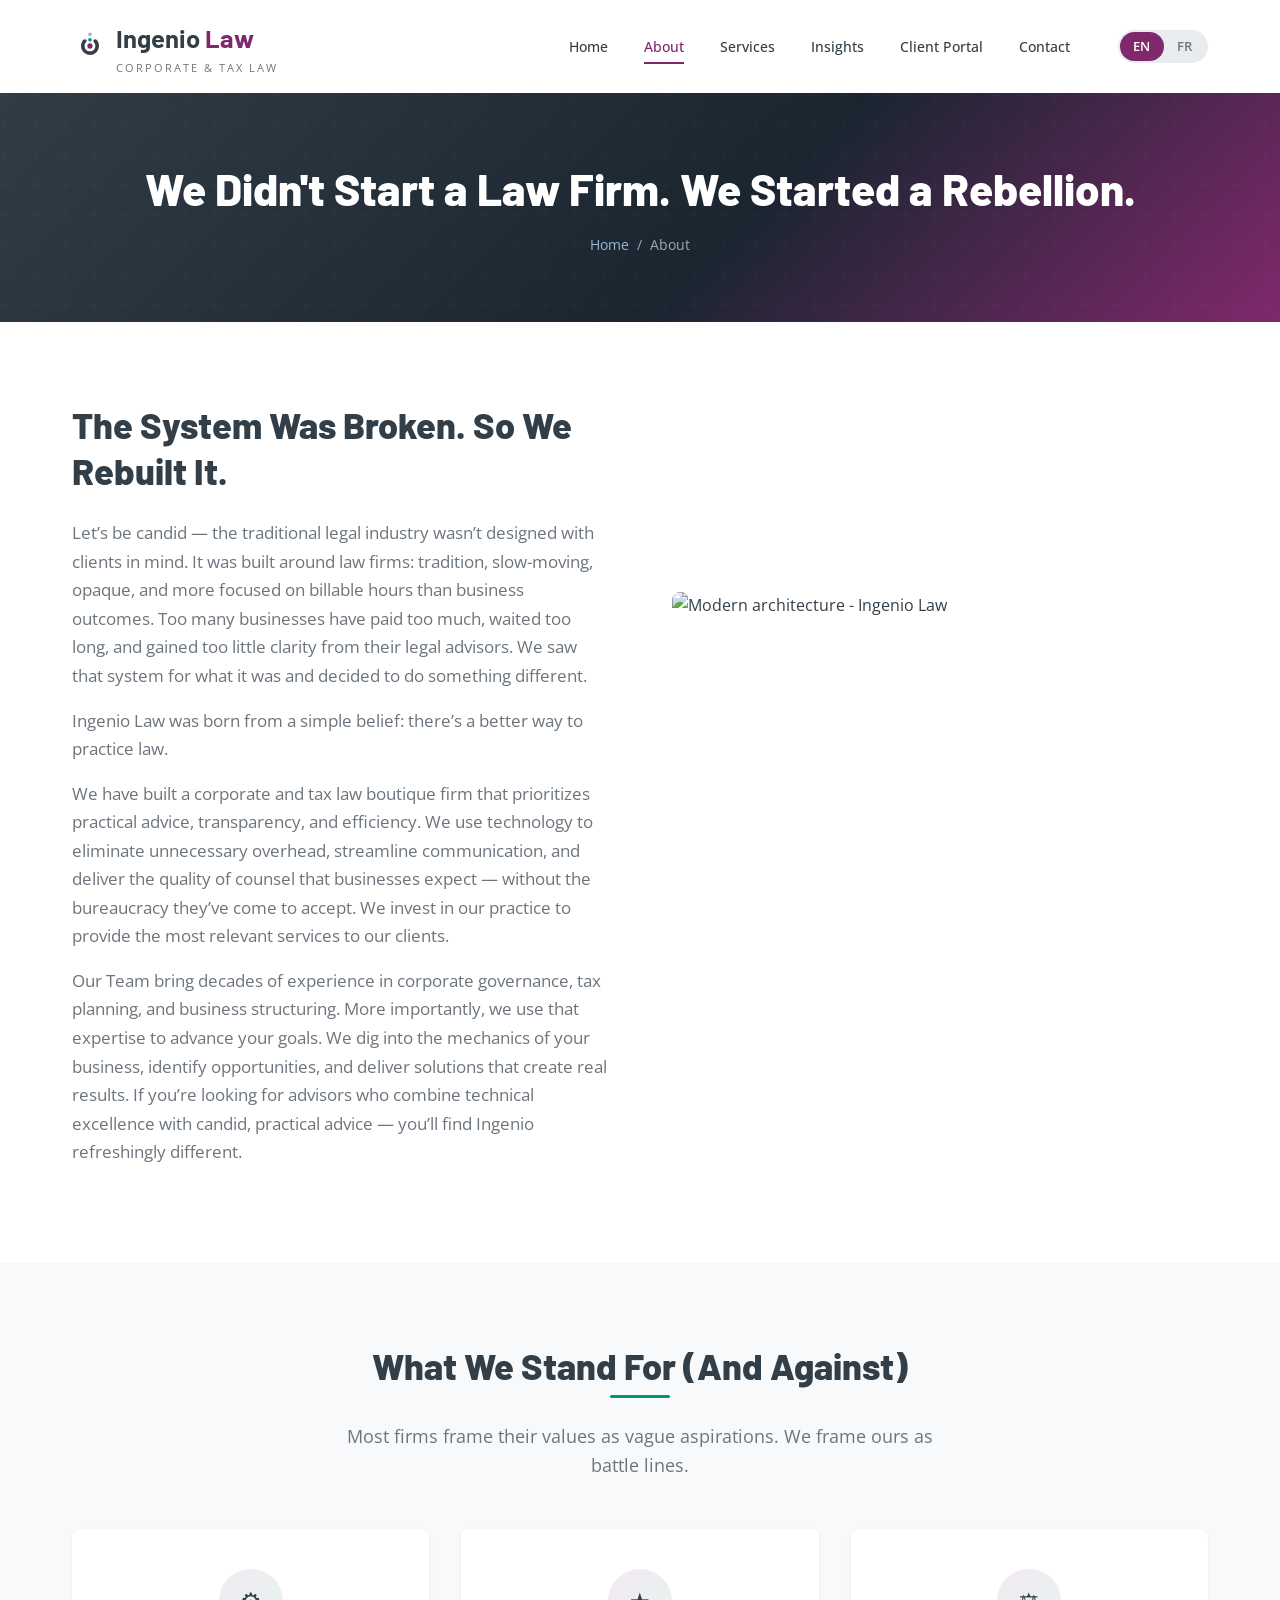
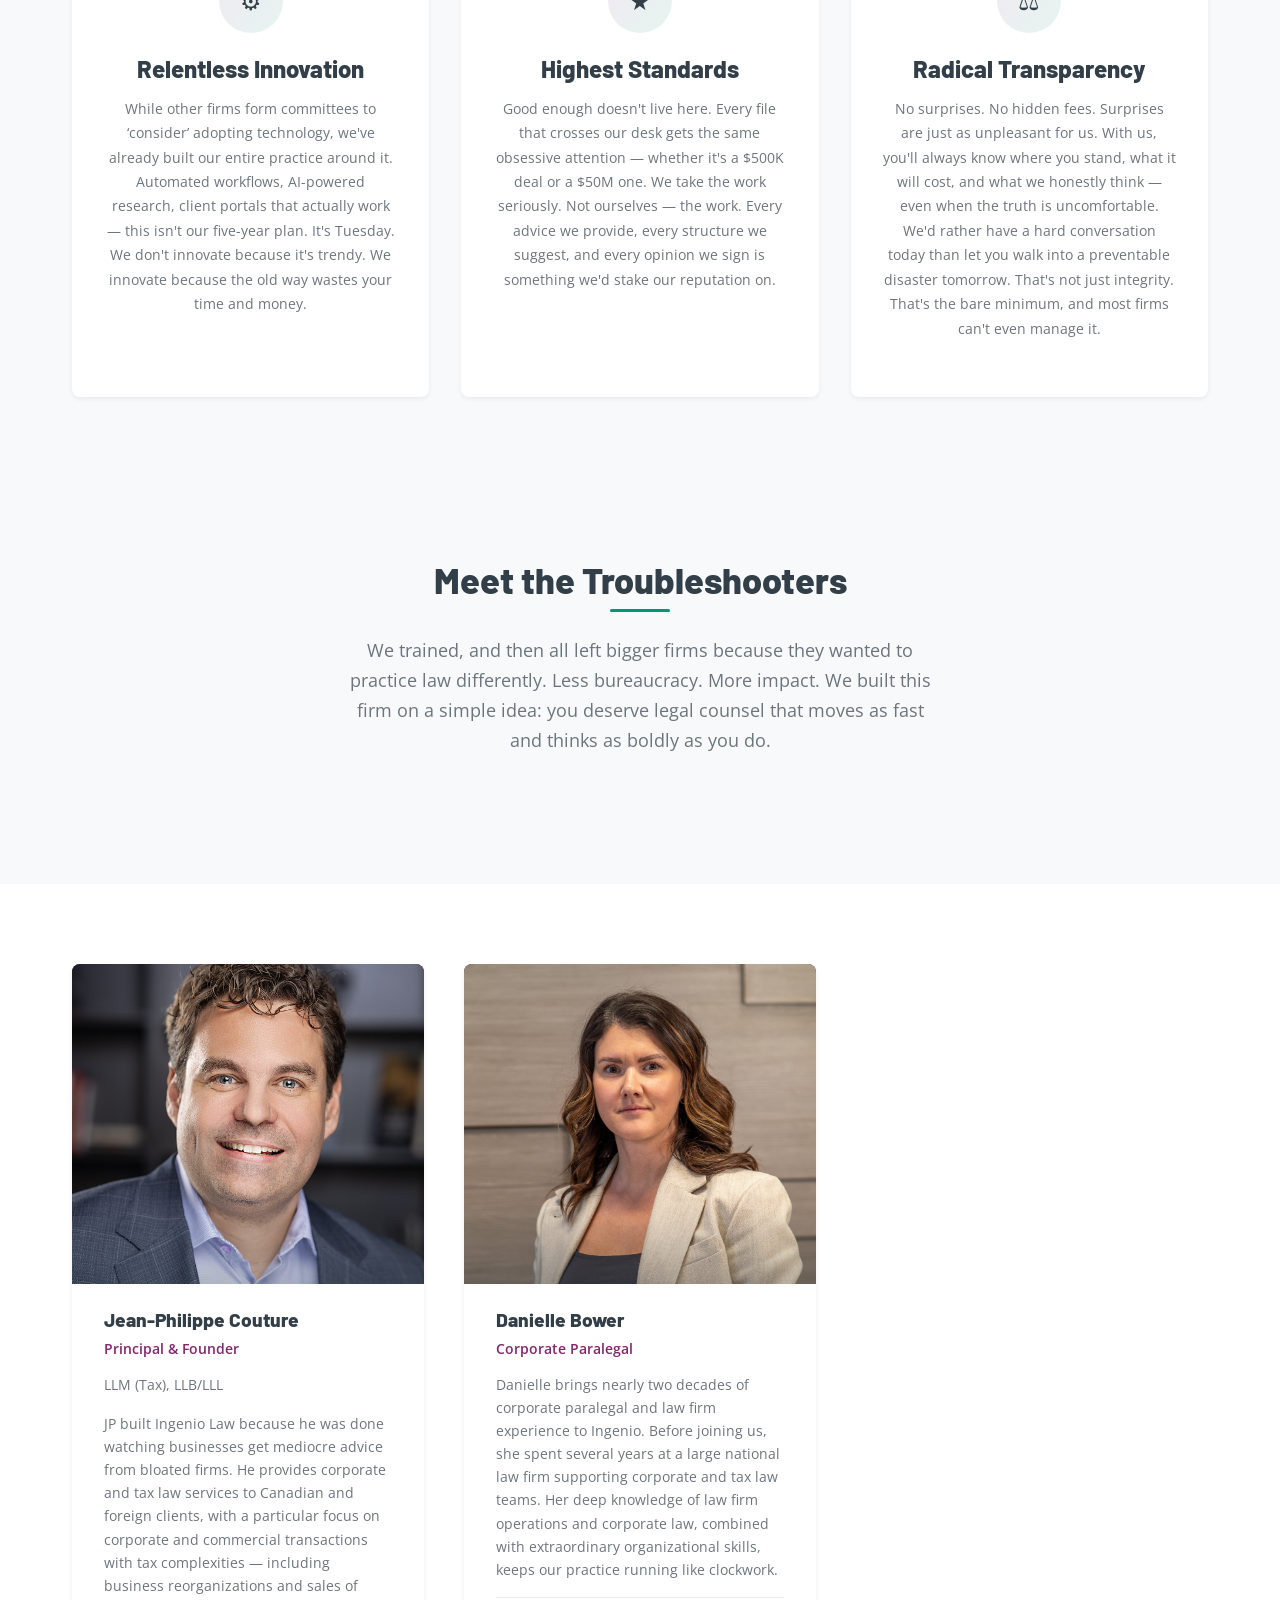
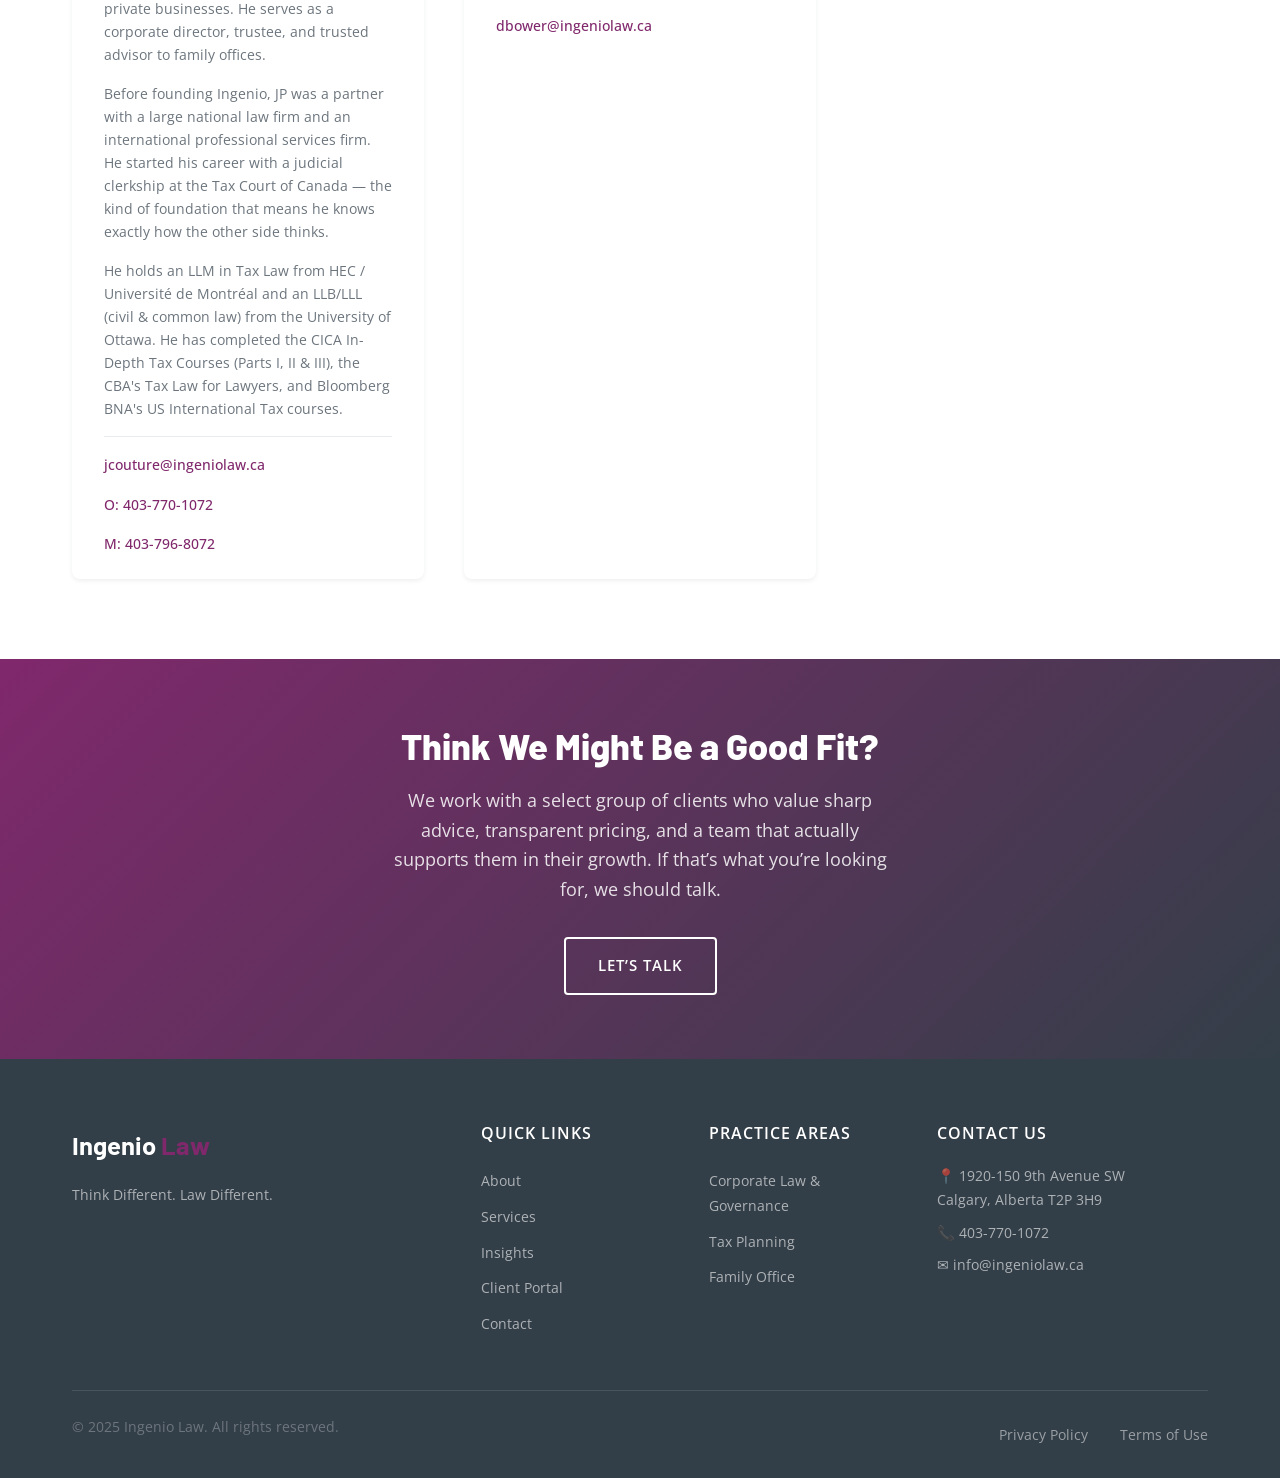
==== commit 9bf254dd: "Add files via upload" ====
--- a/about.html
+++ b/about.html
@@ -94,13 +94,13 @@
         </div>
         <div class="value-card fade-in">
           <div class="value-card-icon">&#9733;</div>
-          <h3 data-en="Relentless Standards" data-fr="Standards implacables">Relentless Standards</h3>
-          <p data-en="We don't meet expectations. We make them irrelevant. Every deal we structure, every tax strategy we design, every opinion we deliver is held to a standard that most firms reserve for their marquee clients. Here, there are no B-list clients and no half-measures. You get our best work, every time &mdash; because we refuse to operate any other way." data-fr="On n'atteint pas les attentes. On les rend obsol&egrave;tes. Chaque transaction que nous structurons, chaque strat&eacute;gie fiscale que nous concevons, chaque avis que nous rendons est tenu &agrave; un standard que la plupart des cabinets r&eacute;servent &agrave; leurs clients vedettes. Ici, il n'y a pas de clients de deuxi&egrave;me ordre ni de demi-mesures. Vous obtenez notre meilleur travail, chaque fois &mdash; parce qu'on refuse de fonctionner autrement.">We don't meet expectations. We make them irrelevant. Every deal we structure, every tax strategy we design, every opinion we deliver is held to a standard that most firms reserve for their marquee clients. Here, there are no B-list clients and no half-measures. You get our best work, every time &mdash; because we refuse to operate any other way.</p>
+          <h3 data-en="Highest Standards" data-fr="Standards implacables">Highest Standards</h3>
+          <p data-en="Good enough doesn't live here. Every file that crosses our desk gets the same obsessive attention &mdash; whether it's a $500K deal or a $50M one. We take the work seriously. Not ourselves &mdash; the work. Every advice we provide, every structure we suggest, and every opinion we sign is something we'd stake our reputation on." data-fr="On n'atteint pas les attentes. On les rend obsol&egrave;tes. Chaque transaction que nous structurons, chaque strat&eacute;gie fiscale que nous concevons, chaque avis que nous rendons est tenu &agrave; un standard que la plupart des cabinets r&eacute;servent &agrave; leurs clients vedettes. Ici, il n'y a pas de clients de deuxi&egrave;me ordre ni de demi-mesures. Vous obtenez notre meilleur travail, chaque fois &mdash; parce qu'on refuse de fonctionner autrement.">Good enough doesn't live here. Every file that crosses our desk gets the same obsessive attention &mdash; whether it's a $500K deal or a $50M one. We take the work seriously. Not ourselves &mdash; the work. Every advice we provide, every structure we suggest, and every opinion we sign is something we'd stake our reputation on.</p>
         </div>
         <div class="value-card fade-in">
           <div class="value-card-icon">&#9878;</div>
           <h3 data-en="Radical Transparency" data-fr="Transparence radicale">Radical Transparency</h3>
-          <p data-en="No surprises. No hidden fees. No mumbling through bad news. You'll always know where your matter stands, what it will cost, and what we honestly think &mdash; even when the truth is uncomfortable. We'd rather have a hard conversation today than let you walk into a preventable disaster tomorrow. That's not just integrity. That's the bare minimum, and most firms can't even manage it." data-fr="Pas de surprises. Pas de frais cach&eacute;s. Pas de mauvaises nouvelles marmott&eacute;es. Vous saurez toujours o&ugrave; en est votre dossier, combien &ccedil;a co&ucirc;tera, et ce qu'on pense vraiment &mdash; m&ecirc;me quand la v&eacute;rit&eacute; d&eacute;range. On pr&eacute;f&egrave;re avoir une conversation difficile aujourd'hui que de vous laisser foncer dans un d&eacute;sastre &eacute;vitable demain. Ce n'est pas juste de l'int&eacute;grit&eacute;. C'est le strict minimum, et la plupart des cabinets n'arrivent m&ecirc;me pas &agrave; le faire.">No surprises. No hidden fees. No mumbling through bad news. You'll always know where your matter stands, what it will cost, and what we honestly think &mdash; even when the truth is uncomfortable. We'd rather have a hard conversation today than let you walk into a preventable disaster tomorrow. That's not just integrity. That's the bare minimum, and most firms can't even manage it.</p>
+          <p data-en="No surprises. No hidden fees. Surprises are just as unpleasant for us. With us, you'll always know where you stand, what it will cost, and what we honestly think &mdash; even when the truth is uncomfortable. We'd rather have a hard conversation today than let you walk into a preventable disaster tomorrow. That's not just integrity. That's the bare minimum, and most firms can't even manage it." data-fr="Pas de surprises. Pas de frais cach&eacute;s. Pas de mauvaises nouvelles marmott&eacute;es. Vous saurez toujours o&ugrave; en est votre dossier, combien &ccedil;a co&ucirc;tera, et ce qu'on pense vraiment &mdash; m&ecirc;me quand la v&eacute;rit&eacute; d&eacute;range. On pr&eacute;f&egrave;re avoir une conversation difficile aujourd'hui que de vous laisser foncer dans un d&eacute;sastre &eacute;vitable demain. Ce n'est pas juste de l'int&eacute;grit&eacute;. C'est le strict minimum, et la plupart des cabinets n'arrivent m&ecirc;me pas &agrave; le faire.">No surprises. No hidden fees. Surprises are just as unpleasant for us. With us, you'll always know where you stand, what it will cost, and what we honestly think &mdash; even when the truth is uncomfortable. We'd rather have a hard conversation today than let you walk into a preventable disaster tomorrow. That's not just integrity. That's the bare minimum, and most firms can't even manage it.</p>
         </div>
       </div>
     </div>
@@ -176,7 +176,7 @@
       <div class="footer-grid">
         <div class="footer-about">
           <span class="logo-text">Ingenio <span>Law</span></span>
-          <p data-en="Where business meets bold legal thinking." data-fr="L&agrave; o&ugrave; les affaires rencontrent une pens&eacute;e juridique audacieuse.">Where business meets bold legal thinking.</p>
+          <p data-en="Think Different. Law Different." data-fr="Penser diff&eacute;remment. Pratiquer diff&eacute;remment.">Think Different. Law Different.</p>
         </div>
         <div class="footer-links">
           <h4 data-en="Quick Links" data-fr="Liens rapides">Quick Links</h4>
